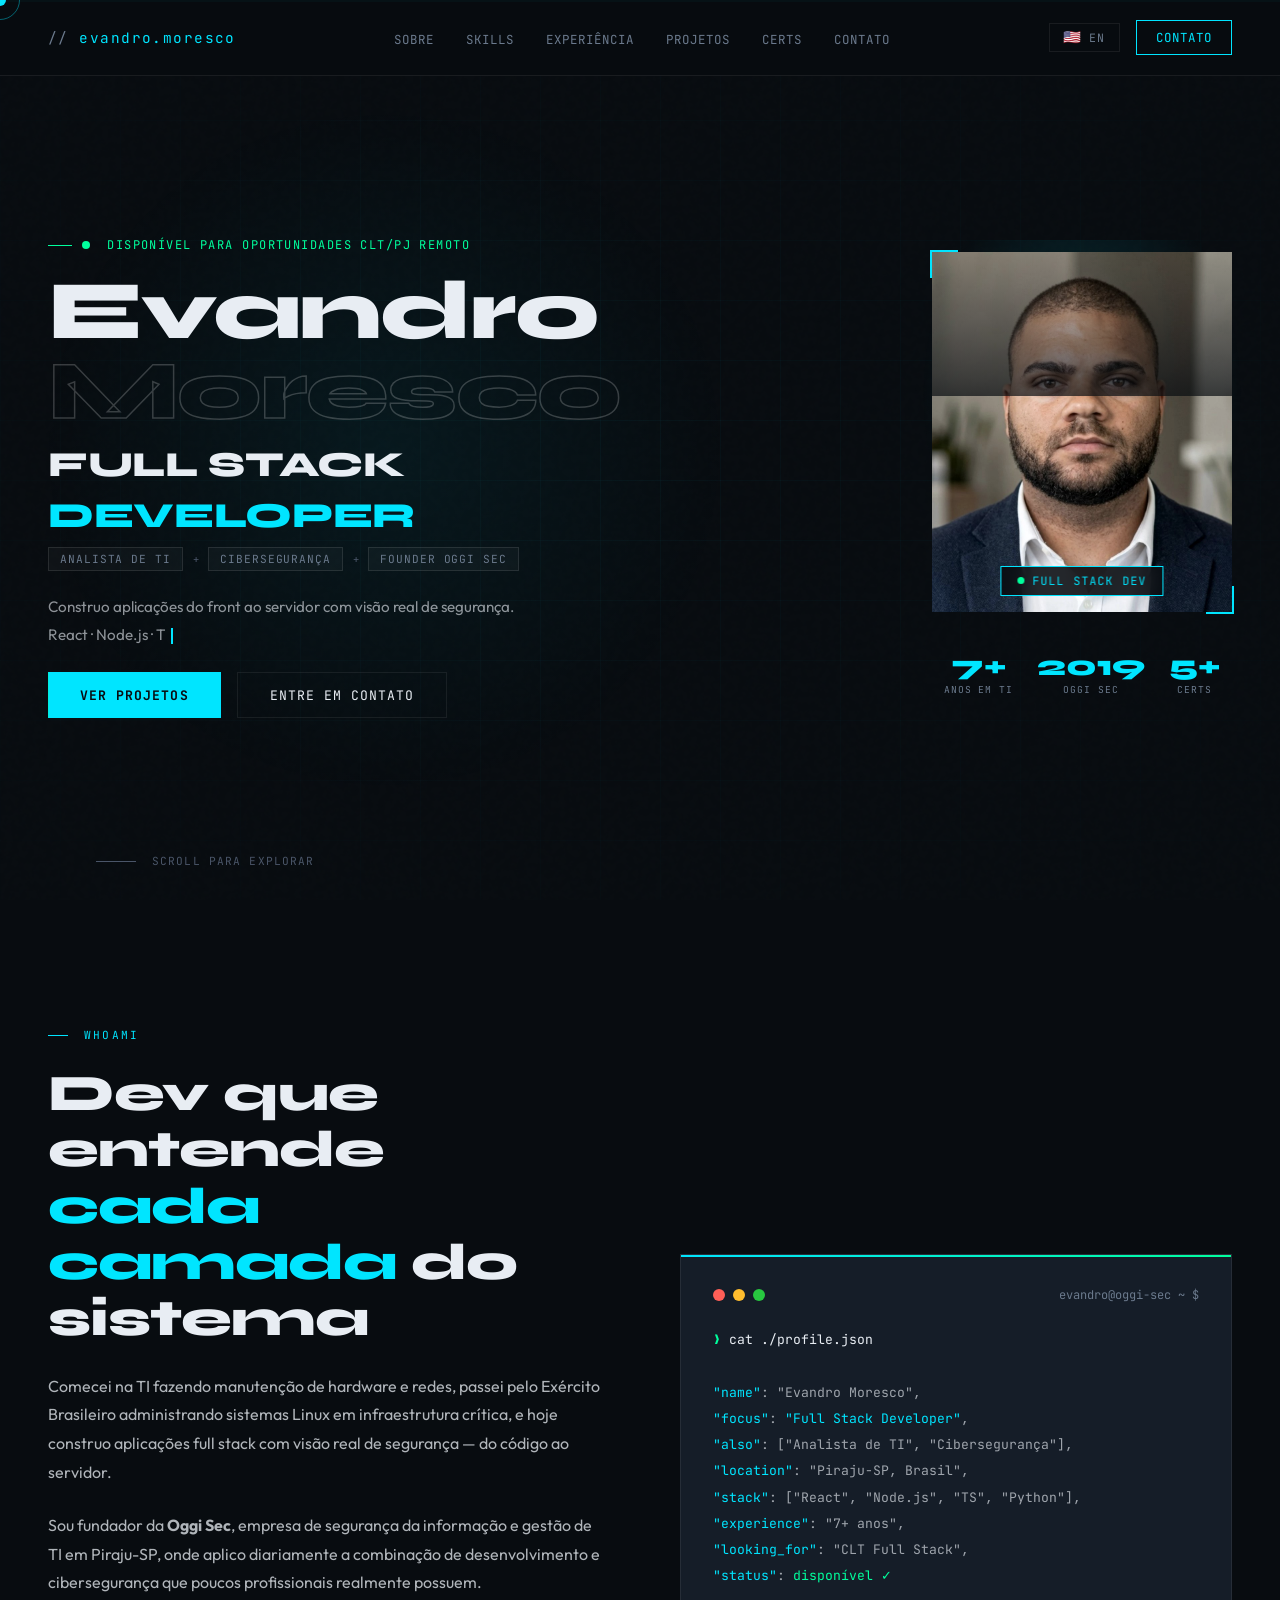
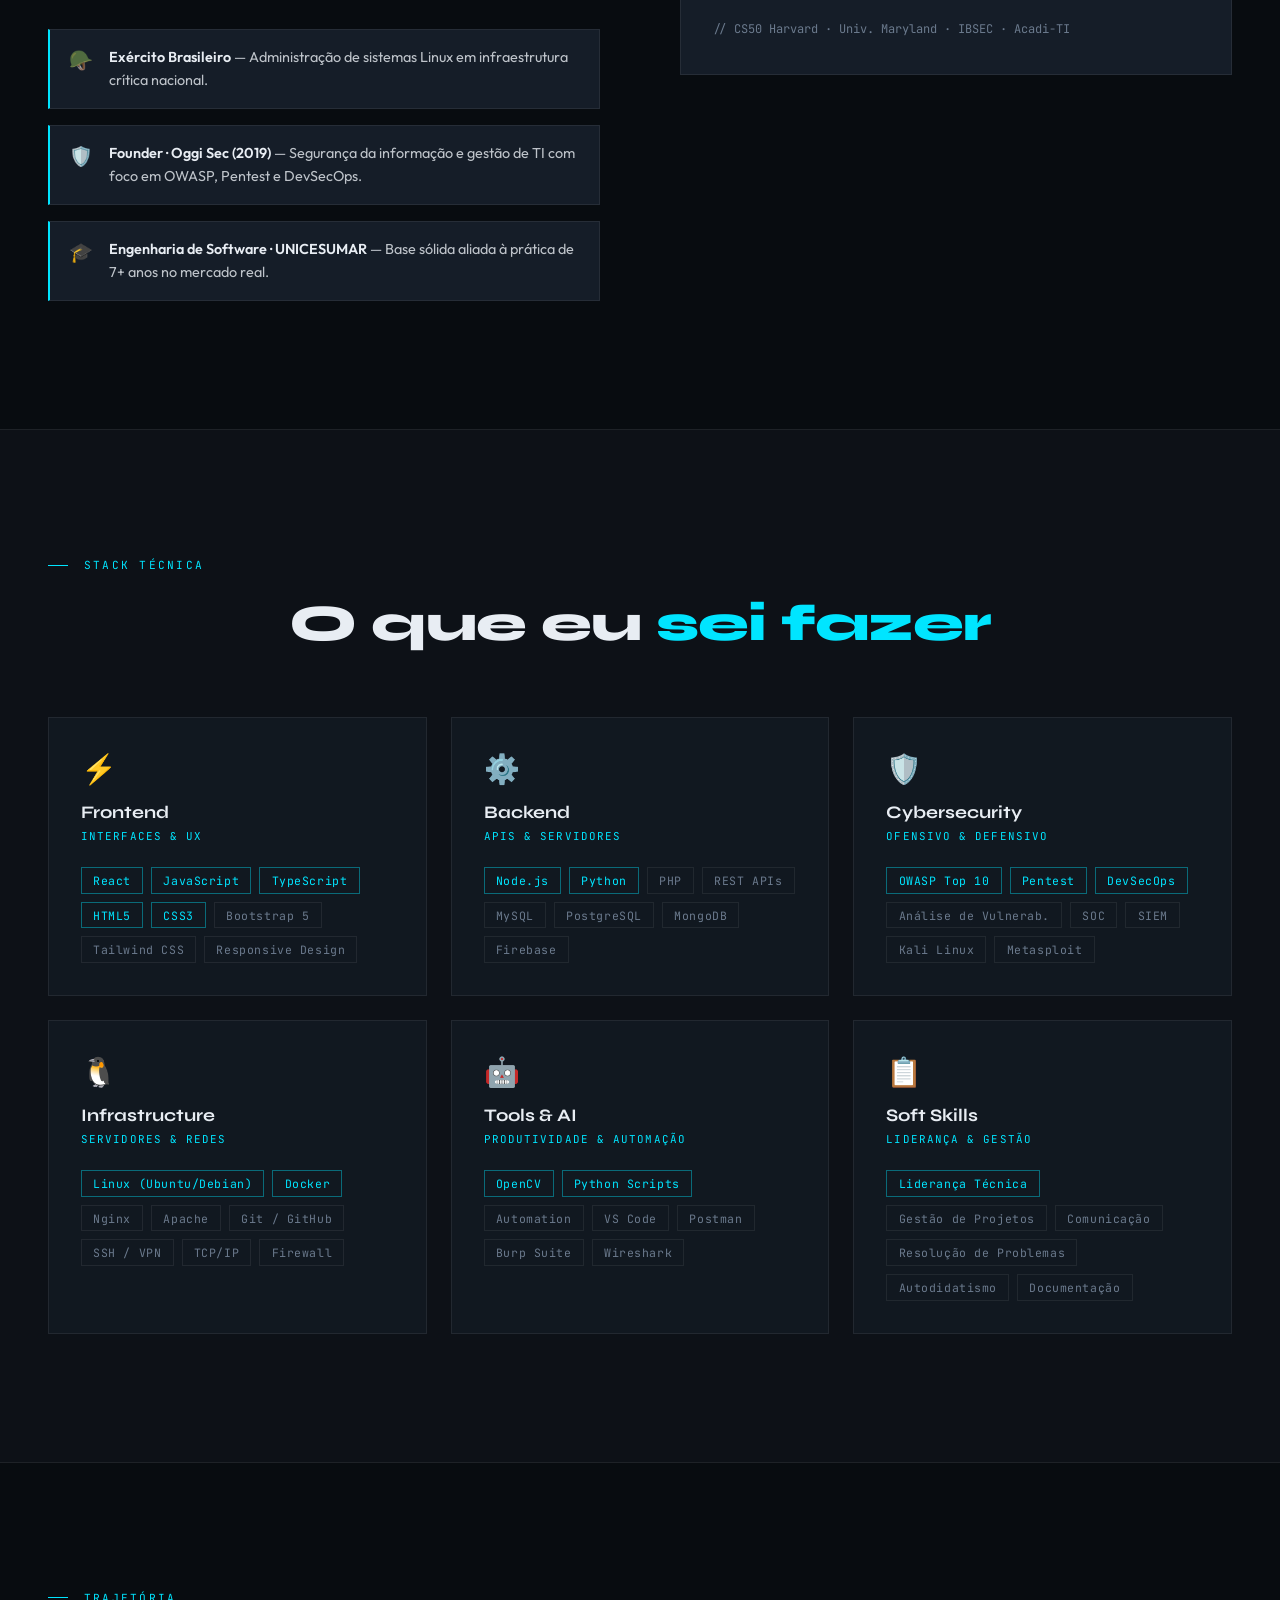
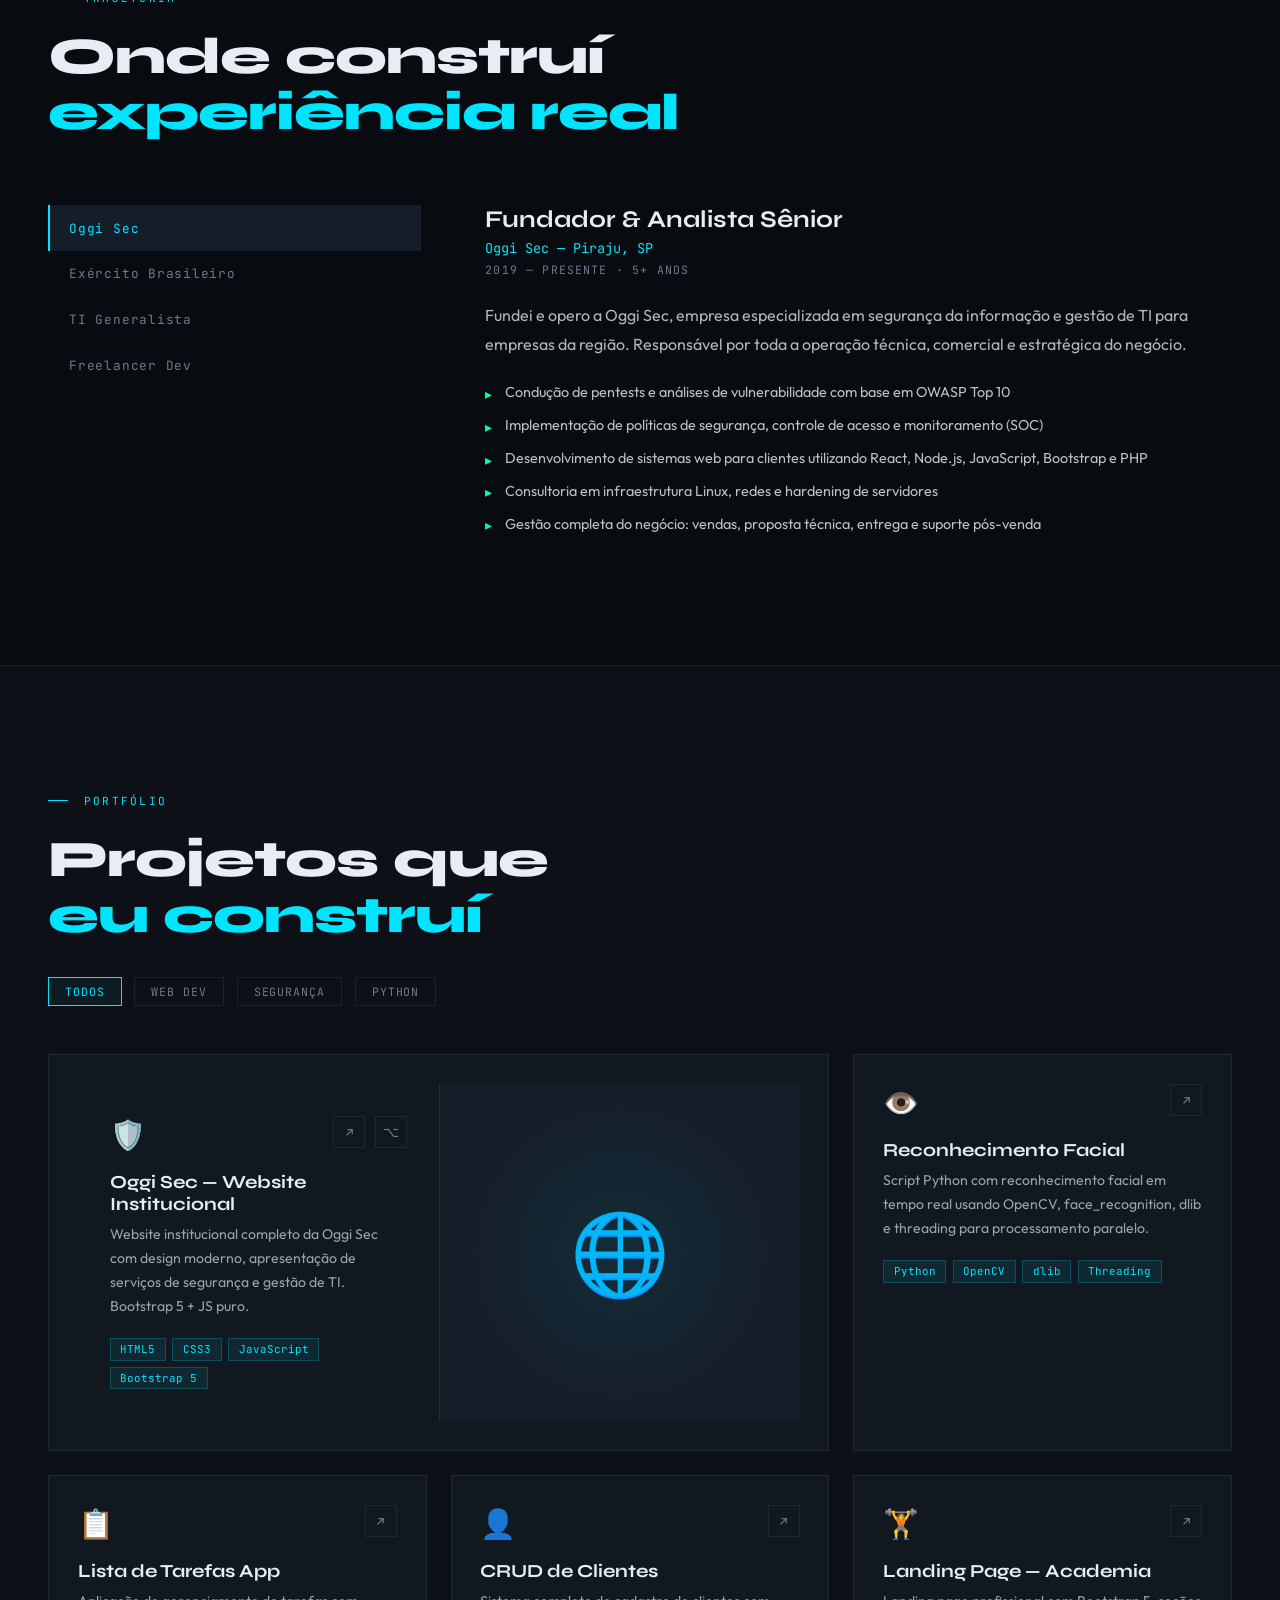
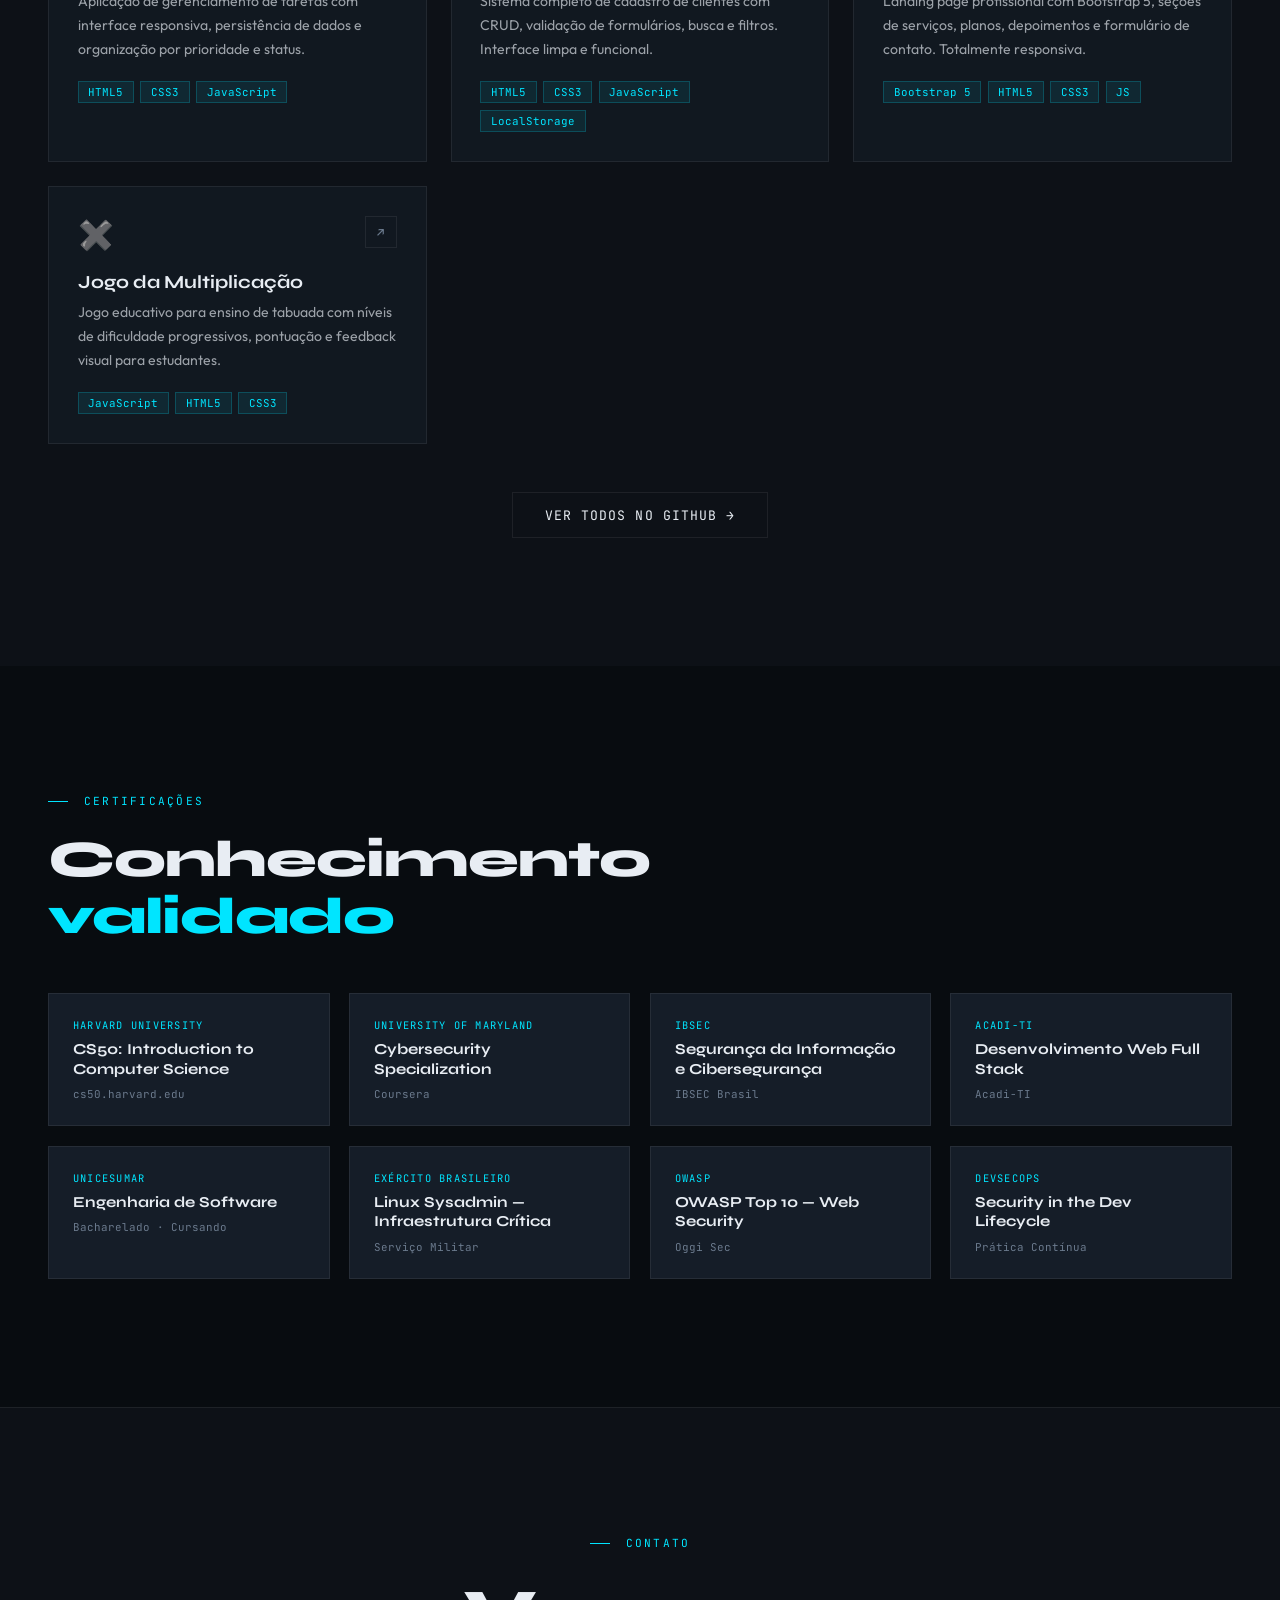
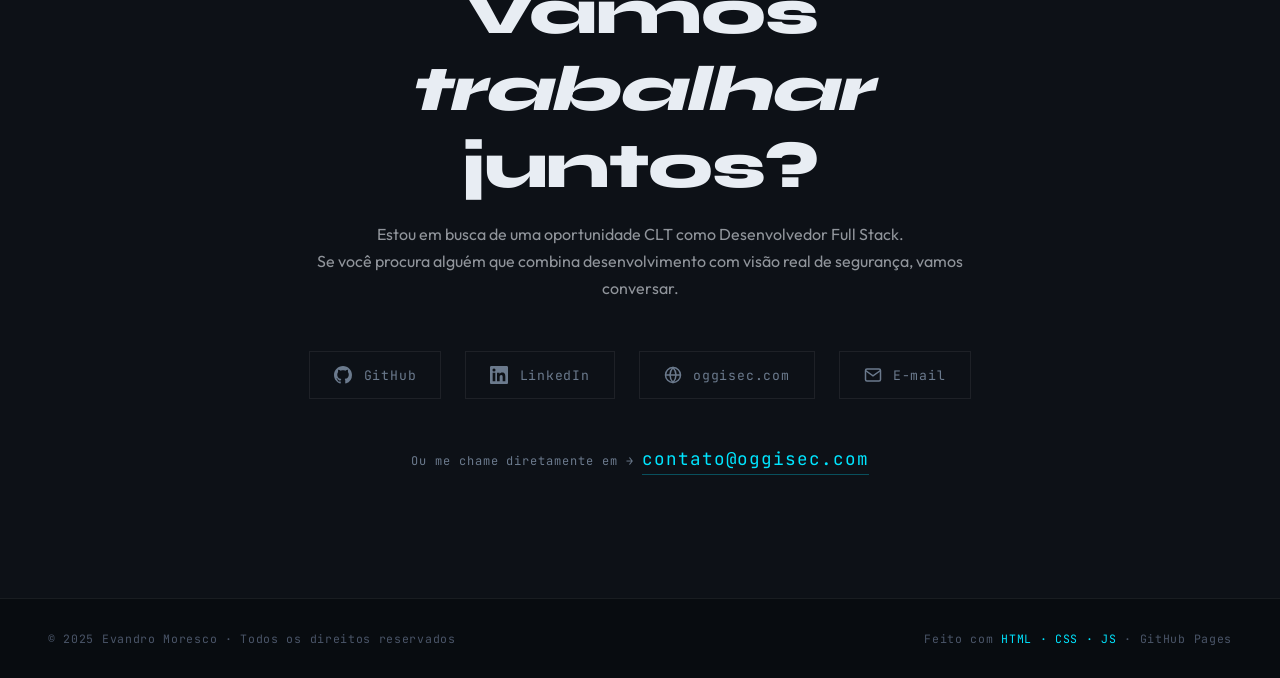
==== index.html @ f9be9ba0 "Add files via upload" ====
<!DOCTYPE html>
<html lang="pt-BR">
<head>
  <meta charset="UTF-8" />
  <meta name="viewport" content="width=device-width, initial-scale=1.0" />
  <title>Evandro Moresco — Full Stack Developer</title>
  <link rel="preconnect" href="https://fonts.googleapis.com">
  <link rel="preconnect" href="https://fonts.gstatic.com" crossorigin>
  <link href="https://fonts.googleapis.com/css2?family=Syne:wght@400;500;600;700;800&family=JetBrains+Mono:wght@300;400;500;700&family=Outfit:wght@300;400;500;600&display=swap" rel="stylesheet">
  <link rel="stylesheet" href="css/style.css">
</head>
<body>

<div id="cursor"></div>
<div id="cursor-ring"></div>
<div class="scanline"></div>

<!-- NAV -->
<nav>
  <div class="nav-logo"><span>//</span> evandro.moresco</div>
  <ul class="nav-links">
    <li><a href="#about"      data-i18n="nav.about">sobre</a></li>
    <li><a href="#skills"     data-i18n="nav.skills">skills</a></li>
    <li><a href="#experience" data-i18n="nav.experience">experiência</a></li>
    <li><a href="#projects"   data-i18n="nav.projects">projetos</a></li>
    <li><a href="#certs"      data-i18n="nav.certs">certs</a></li>
    <li><a href="#contact"    data-i18n="nav.contact">contato</a></li>
  </ul>
  <div class="nav-right">
    <button class="lang-toggle" id="lang-btn" onclick="toggleLang()" aria-label="Switch language">
      <span class="lang-flag">🇺🇸</span><span class="lang-text">EN</span>
    </button>
    <a href="#contact" class="nav-cta" data-i18n="nav.cta">Contato</a>
  </div>
</nav>

<!-- HERO -->
<section id="hero">
  <div class="hero-grid-bg"></div>
  <div class="hero-glow"></div>

  <div class="hero-content">
    <div class="hero-tag">
      <span class="status-dot"></span>
      <span data-i18n="hero.available">Disponível para oportunidades CLT/PJ remoto</span>
    </div>

    <h1 class="hero-name">
      Evandro<br>
      <span class="line2">Moresco</span>
    </h1>

    <div class="hero-role-primary">
      <span class="role-label" data-i18n="hero.role.fs">Full Stack</span>
      <span class="role-label accent" data-i18n="hero.role.dev">Developer</span>
    </div>

    <div class="hero-role-secondary">
      <span class="role-badge" data-i18n="hero.badge1">Analista de TI</span>
      <span class="role-sep">+</span>
      <span class="role-badge" data-i18n="hero.badge2">Cibersegurança</span>
      <span class="role-sep">+</span>
      <span class="role-badge" data-i18n="hero.badge3">Founder Oggi Sec</span>
    </div>

    <p class="hero-subtitle">
      <span data-i18n="hero.subtitle">Construo aplicações do front ao servidor com visão real de segurança.</span><br>
      <span class="typed-text" id="typed-role">React · Node.js · TypeScript · Python</span>
      <span class="cursor-blink"></span>
    </p>

    <div class="hero-actions">
      <a href="#projects" class="btn-primary"><span data-i18n="hero.btn1">Ver Projetos</span></a>
      <a href="#contact"  class="btn-secondary" data-i18n="hero.btn2">Entre em Contato</a>
    </div>
  </div>

  <!-- PHOTO -->
  <div class="hero-photo-wrap">
    <div class="hero-photo-frame">
      <div class="photo-glow"></div>
      <div class="photo-border-anim"></div>
      <img src="assets/evandro.jpg" alt="Evandro Moresco — Full Stack Developer" class="hero-photo" />
      <div class="photo-overlay"></div>
      <div class="photo-badge">
        <span class="badge-dot"></span>
        <span data-i18n="hero.photo.badge">Full Stack Dev</span>
      </div>
    </div>
    <div class="hero-stats-col">
      <div class="stat">
        <div class="stat-num">7+</div>
        <div class="stat-label" data-i18n="hero.stat1.label">Anos em TI</div>
      </div>
      <div class="stat">
        <div class="stat-num">2019</div>
        <div class="stat-label" data-i18n="hero.stat2.label">Oggi Sec</div>
      </div>
      <div class="stat">
        <div class="stat-num">5+</div>
        <div class="stat-label" data-i18n="hero.stat3.label">Certs</div>
      </div>
    </div>
  </div>

  <div class="hero-scroll">
    <div class="scroll-line"></div>
    <span data-i18n="hero.scroll">Scroll para explorar</span>
  </div>
</section>

<!-- ABOUT -->
<section id="about">
  <div class="reveal">
    <div class="section-label" data-i18n="about.label">whoami</div>
    <h2 class="section-title" data-i18n-html="about.title">Dev que entende<br><em>cada camada</em> do sistema</h2>
    <p class="about-text" data-i18n-html="about.p1">
      Comecei na TI fazendo manutenção de hardware e redes, passei pelo Exército Brasileiro administrando sistemas Linux em infraestrutura crítica, e hoje construo aplicações full stack com visão real de segurança — do código ao servidor.
    </p>
    <p class="about-text" data-i18n-html="about.p2">
      Sou fundador da <strong>Oggi Sec</strong>, empresa de segurança da informação e gestão de TI em Piraju-SP, onde aplico diariamente a combinação de desenvolvimento e cibersegurança que poucos profissionais realmente possuem.
    </p>
    <div class="about-highlights">
      <div class="highlight-item">
        <div class="highlight-icon">🪖</div>
        <div class="highlight-text">
          <strong data-i18n="about.h1.title">Exército Brasileiro</strong> — <span data-i18n="about.h1.text">Administração de sistemas Linux em infraestrutura crítica nacional.</span>
        </div>
      </div>
      <div class="highlight-item">
        <div class="highlight-icon">🛡️</div>
        <div class="highlight-text">
          <strong data-i18n="about.h2.title">Founder · Oggi Sec (2019)</strong> — <span data-i18n="about.h2.text">Segurança da informação e gestão de TI com foco em OWASP, Pentest e DevSecOps.</span>
        </div>
      </div>
      <div class="highlight-item">
        <div class="highlight-icon">🎓</div>
        <div class="highlight-text">
          <strong data-i18n="about.h3.title">Engenharia de Software · UNICESUMAR</strong> — <span data-i18n="about.h3.text">Base sólida aliada à prática de 7+ anos no mercado real.</span>
        </div>
      </div>
    </div>
  </div>

  <div class="about-visual reveal">
    <div class="about-card">
      <div class="terminal-header">
        <div class="terminal-dot"></div>
        <div class="terminal-dot"></div>
        <div class="terminal-dot"></div>
        <div class="terminal-title">evandro@oggi-sec ~ $</div>
      </div>
      <div class="terminal-body">
        <div><span class="t-prompt">❯</span> <span class="t-cmd">cat ./profile.json</span></div>
        <br>
        <div><span class="t-key">"name"</span><span class="t-val">: "Evandro Moresco",</span></div>
        <div><span class="t-key">"focus"</span><span class="t-val">: <span style="color:var(--accent)">"Full Stack Developer"</span>,</span></div>
        <div><span class="t-key">"also"</span><span class="t-val">: ["Analista de TI", "Cibersegurança"],</span></div>
        <div><span class="t-key">"location"</span><span class="t-val">: "Piraju-SP, Brasil",</span></div>
        <div><span class="t-key">"stack"</span><span class="t-val">: ["React", "Node.js", "TS", "Python"],</span></div>
        <div><span class="t-key">"experience"</span><span class="t-val">: "7+ anos",</span></div>
        <div><span class="t-key">"looking_for"</span><span class="t-val">: "<span data-i18n="about.terminal.looking">CLT Full Stack</span>",</span></div>
        <div><span class="t-key">"status"</span><span class="t-val">: <span style="color:var(--accent3)" data-i18n="about.terminal.status">"disponível ✓"</span></span></div>
        <br>
        <div><span class="t-comment">// CS50 Harvard · Univ. Maryland · IBSEC · Acadi-TI</span></div>
      </div>
    </div>
  </div>
</section>

<!-- SKILLS -->
<section id="skills">
  <div class="skills-inner">
    <div class="skills-header reveal">
      <div class="section-label" data-i18n="skills.label">stack técnica</div>
      <h2 class="section-title" data-i18n-html="skills.title">O que eu <em>sei fazer</em></h2>
    </div>
    <div class="skills-grid">

      <div class="skill-category reveal">
        <div class="skill-cat-icon">⚡</div>
        <div class="skill-cat-title">Frontend</div>
        <div class="skill-cat-sub" data-i18n="skills.fe.sub">Interfaces &amp; UX</div>
        <div class="skill-tags">
          <span class="skill-tag hot">React</span>
          <span class="skill-tag hot">JavaScript</span>
          <span class="skill-tag hot">TypeScript</span>
          <span class="skill-tag hot">HTML5</span>
          <span class="skill-tag hot">CSS3</span>
          <span class="skill-tag">Bootstrap 5</span>
          <span class="skill-tag">Tailwind CSS</span>
          <span class="skill-tag">Responsive Design</span>
        </div>
      </div>

      <div class="skill-category reveal">
        <div class="skill-cat-icon">⚙️</div>
        <div class="skill-cat-title">Backend</div>
        <div class="skill-cat-sub" data-i18n="skills.be.sub">APIs &amp; Servidores</div>
        <div class="skill-tags">
          <span class="skill-tag hot">Node.js</span>
          <span class="skill-tag hot">Python</span>
          <span class="skill-tag">PHP</span>
          <span class="skill-tag">REST APIs</span>
          <span class="skill-tag">MySQL</span>
          <span class="skill-tag">PostgreSQL</span>
          <span class="skill-tag">MongoDB</span>
          <span class="skill-tag">Firebase</span>
        </div>
      </div>

      <div class="skill-category reveal">
        <div class="skill-cat-icon">🛡️</div>
        <div class="skill-cat-title">Cybersecurity</div>
        <div class="skill-cat-sub" data-i18n="skills.sec.sub">Ofensivo &amp; Defensivo</div>
        <div class="skill-tags">
          <span class="skill-tag hot">OWASP Top 10</span>
          <span class="skill-tag hot">Pentest</span>
          <span class="skill-tag hot">DevSecOps</span>
          <span class="skill-tag">Análise de Vulnerab.</span>
          <span class="skill-tag">SOC</span>
          <span class="skill-tag">SIEM</span>
          <span class="skill-tag">Kali Linux</span>
          <span class="skill-tag">Metasploit</span>
        </div>
      </div>

      <div class="skill-category reveal">
        <div class="skill-cat-icon">🐧</div>
        <div class="skill-cat-title">Infrastructure</div>
        <div class="skill-cat-sub" data-i18n="skills.inf.sub">Servidores &amp; Redes</div>
        <div class="skill-tags">
          <span class="skill-tag hot">Linux (Ubuntu/Debian)</span>
          <span class="skill-tag hot">Docker</span>
          <span class="skill-tag">Nginx</span>
          <span class="skill-tag">Apache</span>
          <span class="skill-tag">Git / GitHub</span>
          <span class="skill-tag">SSH / VPN</span>
          <span class="skill-tag">TCP/IP</span>
          <span class="skill-tag">Firewall</span>
        </div>
      </div>

      <div class="skill-category reveal">
        <div class="skill-cat-icon">🤖</div>
        <div class="skill-cat-title">Tools &amp; AI</div>
        <div class="skill-cat-sub" data-i18n="skills.ai.sub">Produtividade &amp; Automação</div>
        <div class="skill-tags">
          <span class="skill-tag hot">OpenCV</span>
          <span class="skill-tag hot">Python Scripts</span>
          <span class="skill-tag">Automation</span>
          <span class="skill-tag">VS Code</span>
          <span class="skill-tag">Postman</span>
          <span class="skill-tag">Burp Suite</span>
          <span class="skill-tag">Wireshark</span>
        </div>
      </div>

      <div class="skill-category reveal">
        <div class="skill-cat-icon">📋</div>
        <div class="skill-cat-title">Soft Skills</div>
        <div class="skill-cat-sub" data-i18n="skills.soft.sub">Liderança &amp; Gestão</div>
        <div class="skill-tags">
          <span class="skill-tag hot" data-i18n="skills.soft.t1">Liderança Técnica</span>
          <span class="skill-tag" data-i18n="skills.soft.t2">Gestão de Projetos</span>
          <span class="skill-tag" data-i18n="skills.soft.t3">Comunicação</span>
          <span class="skill-tag" data-i18n="skills.soft.t4">Resolução de Problemas</span>
          <span class="skill-tag" data-i18n="skills.soft.t5">Autodidatismo</span>
          <span class="skill-tag" data-i18n="skills.soft.t6">Documentação</span>
        </div>
      </div>

    </div>
  </div>
</section>

<!-- EXPERIENCE -->
<section id="experience">
  <div class="reveal">
    <div class="section-label" data-i18n="exp.label">trajetória</div>
    <h2 class="section-title" data-i18n-html="exp.title">Onde construí<br><em>experiência real</em></h2>
  </div>
  <div class="exp-layout">
    <div class="exp-nav">
      <div class="exp-nav-item active" onclick="showExp(0,this)" data-i18n="exp.tab0">Oggi Sec</div>
      <div class="exp-nav-item" onclick="showExp(1,this)" data-i18n="exp.tab1">Exército Brasileiro</div>
      <div class="exp-nav-item" onclick="showExp(2,this)" data-i18n="exp.tab2">TI Generalista</div>
      <div class="exp-nav-item" onclick="showExp(3,this)" data-i18n="exp.tab3">Freelancer Dev</div>
    </div>
    <div class="exp-entries">

      <div class="exp-entry active">
        <div class="exp-role"    data-i18n="exp.0.role">Fundador &amp; Analista Sênior</div>
        <div class="exp-company" data-i18n="exp.0.company">Oggi Sec — Piraju, SP</div>
        <div class="exp-period"  data-i18n="exp.0.period">2019 — Presente · 5+ anos</div>
        <p class="exp-desc"      data-i18n="exp.0.desc">Fundei e opero a Oggi Sec…</p>
        <div class="exp-achievements">
          <div class="exp-ach" data-i18n="exp.0.a1">Condução de pentests e análises de vulnerabilidade com base em OWASP Top 10</div>
          <div class="exp-ach" data-i18n="exp.0.a2">Implementação de políticas de segurança, controle de acesso e monitoramento (SOC)</div>
          <div class="exp-ach" data-i18n="exp.0.a3">Desenvolvimento de sistemas web para clientes utilizando React, Node.js, JavaScript, Bootstrap e PHP</div>
          <div class="exp-ach" data-i18n="exp.0.a4">Consultoria em infraestrutura Linux, redes e hardening de servidores</div>
          <div class="exp-ach" data-i18n="exp.0.a5">Gestão completa do negócio: vendas, proposta técnica, entrega e suporte pós-venda</div>
        </div>
      </div>

      <div class="exp-entry">
        <div class="exp-role"    data-i18n="exp.1.role">Administrador de Sistemas Linux</div>
        <div class="exp-company" data-i18n="exp.1.company">Exército Brasileiro</div>
        <div class="exp-period"  data-i18n="exp.1.period">Serviço Militar · Infraestrutura Crítica</div>
        <p class="exp-desc"      data-i18n="exp.1.desc">Responsável pela administração…</p>
        <div class="exp-achievements">
          <div class="exp-ach" data-i18n="exp.1.a1">Administração e manutenção de servidores Linux (Debian/Ubuntu) em infraestrutura crítica</div>
          <div class="exp-ach" data-i18n="exp.1.a2">Gerenciamento de backups, atualizações e patches de segurança em ambiente controlado</div>
          <div class="exp-ach" data-i18n="exp.1.a3">Configuração de redes, firewalls e protocolos de acesso seguro (SSH, VPN)</div>
          <div class="exp-ach" data-i18n="exp.1.a4">Trabalho sob pressão em contextos de missão crítica com zero margem para erros</div>
        </div>
      </div>

      <div class="exp-entry">
        <div class="exp-role"    data-i18n="exp.2.role">Analista de TI &amp; Suporte N2/N3</div>
        <div class="exp-company" data-i18n="exp.2.company">Atuação como Técnico Generalista</div>
        <div class="exp-period"  data-i18n="exp.2.period">2017 — 2019 · 2+ anos</div>
        <p class="exp-desc"      data-i18n="exp.2.desc">Início de carreira com base sólida…</p>
        <div class="exp-achievements">
          <div class="exp-ach" data-i18n="exp.2.a1">Manutenção e configuração de redes LAN/WAN, switches, roteadores e pontos de acesso</div>
          <div class="exp-ach" data-i18n="exp.2.a2">Suporte técnico N2/N3 para estações Windows e servidores Linux</div>
          <div class="exp-ach" data-i18n="exp.2.a3">Implantação e configuração de sistemas ERP para PMEs</div>
          <div class="exp-ach" data-i18n="exp.2.a4">Montagem, manutenção preventiva e corretiva de equipamentos de TI</div>
        </div>
      </div>

      <div class="exp-entry">
        <div class="exp-role"    data-i18n="exp.3.role">Desenvolvedor Freelancer</div>
        <div class="exp-company" data-i18n="exp.3.company">Projetos Independentes · Remote</div>
        <div class="exp-period"  data-i18n="exp.3.period">2021 — Presente · Projetos variados</div>
        <p class="exp-desc"      data-i18n="exp.3.desc">Desenvolvimento de sistemas e landing pages…</p>
        <div class="exp-achievements">
          <div class="exp-ach" data-i18n="exp.3.a1">Criação de sistemas CRUD completos com cadastro de clientes, tarefas e gestão de dados</div>
          <div class="exp-ach" data-i18n="exp.3.a2">Desenvolvimento de landing pages responsivas com Bootstrap 5 e CSS avançado</div>
          <div class="exp-ach" data-i18n="exp.3.a3">Scripts Python para automação e reconhecimento facial com OpenCV</div>
          <div class="exp-ach" data-i18n="exp.3.a4">Projetos open source publicados no GitHub com documentação profissional</div>
        </div>
      </div>

    </div>
  </div>
</section>

<!-- PROJECTS -->
<section id="projects">
  <div class="projects-inner">
    <div class="projects-header reveal">
      <div class="section-label" data-i18n="proj.label">portfólio</div>
      <h2 class="section-title" data-i18n-html="proj.title">Projetos que<br><em>eu construí</em></h2>
      <div class="projects-filter">
        <button class="filter-btn active" onclick="filterProjects('all',this)"      data-i18n="proj.filter.all">Todos</button>
        <button class="filter-btn"        onclick="filterProjects('web',this)"      data-i18n="proj.filter.web">Web Dev</button>
        <button class="filter-btn"        onclick="filterProjects('security',this)" data-i18n="proj.filter.security">Segurança</button>
        <button class="filter-btn"        onclick="filterProjects('python',this)"   data-i18n="proj.filter.python">Python</button>
      </div>
    </div>

    <div class="projects-grid" id="projects-grid">

      <div class="project-card project-featured" data-cat="web">
        <div class="project-body" style="padding:2rem">
          <div class="project-top">
            <div class="project-icon">🛡️</div>
            <div class="project-links">
              <a href="https://oggisec.com" target="_blank" class="project-link" title="Live">↗</a>
              <a href="https://github.com/EvandroMoresco" target="_blank" class="project-link" title="GitHub">⌥</a>
            </div>
          </div>
          <div class="project-title" data-i18n="proj.0.title">Oggi Sec — Website Institucional</div>
          <div class="project-desc"  data-i18n="proj.0.desc">Website institucional completo da Oggi Sec…</div>
          <div class="project-stack">
            <span class="project-tech">HTML5</span>
            <span class="project-tech">CSS3</span>
            <span class="project-tech">JavaScript</span>
            <span class="project-tech">Bootstrap 5</span>
          </div>
        </div>
        <div class="project-featured-visual">🌐</div>
      </div>

      <div class="project-card" data-cat="python">
        <div class="project-top">
          <div class="project-icon">👁️</div>
          <div class="project-links">
            <a href="https://github.com/EvandroMoresco" target="_blank" class="project-link">↗</a>
          </div>
        </div>
        <div class="project-title" data-i18n="proj.1.title">Reconhecimento Facial</div>
        <div class="project-desc"  data-i18n="proj.1.desc">Script Python com reconhecimento facial em tempo real…</div>
        <div class="project-stack">
          <span class="project-tech">Python</span>
          <span class="project-tech">OpenCV</span>
          <span class="project-tech">dlib</span>
          <span class="project-tech">Threading</span>
        </div>
      </div>

      <div class="project-card" data-cat="web">
        <div class="project-top">
          <div class="project-icon">📋</div>
          <div class="project-links">
            <a href="https://github.com/EvandroMoresco" target="_blank" class="project-link">↗</a>
          </div>
        </div>
        <div class="project-title" data-i18n="proj.2.title">Lista de Tarefas App</div>
        <div class="project-desc"  data-i18n="proj.2.desc">Aplicação de gerenciamento de tarefas…</div>
        <div class="project-stack">
          <span class="project-tech">HTML5</span>
          <span class="project-tech">CSS3</span>
          <span class="project-tech">JavaScript</span>
        </div>
      </div>

      <div class="project-card" data-cat="web">
        <div class="project-top">
          <div class="project-icon">👤</div>
          <div class="project-links">
            <a href="https://github.com/EvandroMoresco" target="_blank" class="project-link">↗</a>
          </div>
        </div>
        <div class="project-title" data-i18n="proj.3.title">CRUD de Clientes</div>
        <div class="project-desc"  data-i18n="proj.3.desc">Sistema completo de cadastro de clientes…</div>
        <div class="project-stack">
          <span class="project-tech">HTML5</span>
          <span class="project-tech">CSS3</span>
          <span class="project-tech">JavaScript</span>
          <span class="project-tech">LocalStorage</span>
        </div>
      </div>

      <div class="project-card" data-cat="web">
        <div class="project-top">
          <div class="project-icon">🏋️</div>
          <div class="project-links">
            <a href="https://github.com/EvandroMoresco" target="_blank" class="project-link">↗</a>
          </div>
        </div>
        <div class="project-title" data-i18n="proj.4.title">Landing Page — Academia</div>
        <div class="project-desc"  data-i18n="proj.4.desc">Landing page profissional com Bootstrap 5…</div>
        <div class="project-stack">
          <span class="project-tech">Bootstrap 5</span>
          <span class="project-tech">HTML5</span>
          <span class="project-tech">CSS3</span>
          <span class="project-tech">JS</span>
        </div>
      </div>

      <div class="project-card" data-cat="web">
        <div class="project-top">
          <div class="project-icon">✖️</div>
          <div class="project-links">
            <a href="https://github.com/EvandroMoresco" target="_blank" class="project-link">↗</a>
          </div>
        </div>
        <div class="project-title" data-i18n="proj.5.title">Jogo da Multiplicação</div>
        <div class="project-desc"  data-i18n="proj.5.desc">Jogo educativo para ensino de tabuada…</div>
        <div class="project-stack">
          <span class="project-tech">JavaScript</span>
          <span class="project-tech">HTML5</span>
          <span class="project-tech">CSS3</span>
        </div>
      </div>

    </div>

    <div style="text-align:center;margin-top:3rem" class="reveal">
      <a href="https://github.com/EvandroMoresco" target="_blank" class="btn-secondary" data-i18n="proj.github">
        Ver todos no GitHub →
      </a>
    </div>
  </div>
</section>

<!-- CERTS -->
<section id="certs">
  <div class="reveal">
    <div class="section-label" data-i18n="certs.label">certificações</div>
    <h2 class="section-title" data-i18n-html="certs.title">Conhecimento<br><em>validado</em></h2>
  </div>
  <div class="certs-grid">
    <div class="cert-card reveal">
      <div class="cert-issuer">Harvard University</div>
      <div class="cert-name">CS50: Introduction to Computer Science</div>
      <div class="cert-year">cs50.harvard.edu</div>
    </div>
    <div class="cert-card reveal">
      <div class="cert-issuer">University of Maryland</div>
      <div class="cert-name">Cybersecurity Specialization</div>
      <div class="cert-year">Coursera</div>
    </div>
    <div class="cert-card reveal">
      <div class="cert-issuer">IBSEC</div>
      <div class="cert-name">Segurança da Informação e Cibersegurança</div>
      <div class="cert-year">IBSEC Brasil</div>
    </div>
    <div class="cert-card reveal">
      <div class="cert-issuer">Acadi-TI</div>
      <div class="cert-name">Desenvolvimento Web Full Stack</div>
      <div class="cert-year">Acadi-TI</div>
    </div>
    <div class="cert-card reveal">
      <div class="cert-issuer">UNICESUMAR</div>
      <div class="cert-name">Engenharia de Software</div>
      <div class="cert-year">Bacharelado · Cursando</div>
    </div>
    <div class="cert-card reveal">
      <div class="cert-issuer">Exército Brasileiro</div>
      <div class="cert-name">Linux Sysadmin — Infraestrutura Crítica</div>
      <div class="cert-year">Serviço Militar</div>
    </div>
    <div class="cert-card reveal">
      <div class="cert-issuer">OWASP</div>
      <div class="cert-name">OWASP Top 10 — Web Security</div>
      <div class="cert-year">Oggi Sec</div>
    </div>
    <div class="cert-card reveal">
      <div class="cert-issuer">DevSecOps</div>
      <div class="cert-name">Security in the Dev Lifecycle</div>
      <div class="cert-year">Prática Contínua</div>
    </div>
  </div>
</section>

<!-- CONTACT -->
<section id="contact">
  <div class="contact-inner reveal">
    <div class="section-label" style="justify-content:center" data-i18n="contact.label">contato</div>
    <h2 class="contact-title" data-i18n-html="contact.title">Vamos <em>trabalhar</em><br>juntos?</h2>
    <p class="contact-subtitle" data-i18n-html="contact.subtitle">
      Estou em busca de uma oportunidade CLT como Desenvolvedor Full Stack.<br>
      Se você procura alguém que combina desenvolvimento com visão real de segurança, vamos conversar.
    </p>
    <div class="contact-links">
      <a href="https://github.com/EvandroMoresco" target="_blank" class="contact-link">
        <svg viewBox="0 0 24 24" fill="currentColor"><path d="M12 0C5.37 0 0 5.37 0 12c0 5.31 3.435 9.795 8.205 11.385.6.105.825-.255.825-.57 0-.285-.015-1.23-.015-2.235-3.015.555-3.795-.735-4.035-1.41-.135-.345-.72-1.41-1.23-1.695-.42-.225-1.02-.78-.015-.795.945-.015 1.62.87 1.845 1.23 1.08 1.815 2.805 1.305 3.495.99.105-.78.42-1.305.765-1.605-2.67-.3-5.46-1.335-5.46-5.925 0-1.305.465-2.385 1.23-3.225-.12-.3-.54-1.53.12-3.18 0 0 1.005-.315 3.3 1.23.96-.27 1.98-.405 3-.405s2.04.135 3 .405c2.295-1.56 3.3-1.23 3.3-1.23.66 1.65.24 2.88.12 3.18.765.84 1.23 1.905 1.23 3.225 0 4.605-2.805 5.625-5.475 5.925.435.375.81 1.095.81 2.22 0 1.605-.015 2.895-.015 3.3 0 .315.225.69.825.57A12.02 12.02 0 0024 12c0-6.63-5.37-12-12-12z"/></svg>
        GitHub
      </a>
      <a href="https://linkedin.com/in/evandro-moresco" target="_blank" class="contact-link">
        <svg viewBox="0 0 24 24" fill="currentColor"><path d="M20.447 20.452h-3.554v-5.569c0-1.328-.027-3.037-1.852-3.037-1.853 0-2.136 1.445-2.136 2.939v5.667H9.351V9h3.414v1.561h.046c.477-.9 1.637-1.85 3.37-1.85 3.601 0 4.267 2.37 4.267 5.455v6.286zM5.337 7.433a2.062 2.062 0 01-2.063-2.065 2.064 2.064 0 112.063 2.065zm1.782 13.019H3.555V9h3.564v11.452zM22.225 0H1.771C.792 0 0 .774 0 1.729v20.542C0 23.227.792 24 1.771 24h20.451C23.2 24 24 23.227 24 22.271V1.729C24 .774 23.2 0 22.222 0h.003z"/></svg>
        LinkedIn
      </a>
      <a href="https://oggisec.com" target="_blank" class="contact-link">
        <svg viewBox="0 0 24 24" fill="none" stroke="currentColor" stroke-width="2"><circle cx="12" cy="12" r="10"/><line x1="2" y1="12" x2="22" y2="12"/><path d="M12 2a15.3 15.3 0 014 10 15.3 15.3 0 01-4 10 15.3 15.3 0 01-4-10 15.3 15.3 0 014-10z"/></svg>
        oggisec.com
      </a>
      <a href="mailto:contato@oggisec.com" class="contact-link">
        <svg viewBox="0 0 24 24" fill="none" stroke="currentColor" stroke-width="2"><path d="M4 4h16c1.1 0 2 .9 2 2v12c0 1.1-.9 2-2 2H4c-1.1 0-2-.9-2-2V6c0-1.1.9-2 2-2z"/><polyline points="22,6 12,13 2,6"/></svg>
        E-mail
      </a>
    </div>
    <p style="font-family:var(--font-mono);font-size:0.75rem;color:var(--muted);letter-spacing:0.08em;">
      <span data-i18n="contact.or">Ou me chame diretamente em →</span>
      <a href="mailto:contato@oggisec.com" class="contact-email">contato@oggisec.com</a>
    </p>
  </div>
</section>

<!-- FOOTER -->
<footer>
  <div class="footer-copy"  data-i18n="footer.copy">© 2025 Evandro Moresco · Todos os direitos reservados</div>
  <div class="footer-built" data-i18n-html="footer.built">Feito com <span>HTML · CSS · JS</span> · GitHub Pages</div>
</footer>

<script src="js/i18n.js"></script>
<script src="js/main.js"></script>
</body>
</html>
---- css/style.css ----
/* ════════════════════════════════════════════════
   Evandro Moresco — Portfolio
   css/style.css
   ════════════════════════════════════════════════ */

/* ── TOKENS ── */
:root {
  --bg: #080c10;
  --bg2: #0d1117;
  --bg3: #111820;
  --surface: #151d28;
  --border: rgba(255,255,255,0.07);
  --accent: #00e5ff;
  --accent2: #00b4cc;
  --accent3: #00ff9d;
  --red: #ff4757;
  --text: #e8edf3;
  --muted: #6b7a8d;
  --muted2: #4a5568;
  --font-display: 'Syne', sans-serif;
  --font-mono: 'JetBrains Mono', monospace;
  --font-body: 'Outfit', sans-serif;
}

/* ── RESET ── */
*, *::before, *::after { box-sizing: border-box; margin: 0; padding: 0; }
html { scroll-behavior: smooth; }
body {
  background: var(--bg);
  color: var(--text);
  font-family: var(--font-body);
  overflow-x: hidden;
  cursor: none;
}

/* ── CUSTOM CURSOR ── */
#cursor {
  width: 12px; height: 12px;
  background: var(--accent);
  border-radius: 50%;
  position: fixed; top: 0; left: 0;
  pointer-events: none;
  z-index: 9999;
  transform: translate(-50%, -50%);
  transition: transform 0.1s, width 0.2s, height 0.2s, background 0.2s;
  mix-blend-mode: screen;
}
#cursor-ring {
  width: 40px; height: 40px;
  border: 1.5px solid rgba(0,229,255,0.4);
  border-radius: 50%;
  position: fixed; top: 0; left: 0;
  pointer-events: none;
  z-index: 9998;
  transform: translate(-50%, -50%);
  transition: transform 0.15s ease-out, width 0.25s, height 0.25s, border-color 0.2s;
}
body:has(a:hover) #cursor,
body:has(button:hover) #cursor { width: 20px; height: 20px; }
body:has(a:hover) #cursor-ring,
body:has(button:hover) #cursor-ring { width: 60px; height: 60px; border-color: rgba(0,255,157,0.5); }

/* ── NOISE OVERLAY ── */
body::before {
  content: '';
  position: fixed; inset: 0;
  background-image: url("data:image/svg+xml,%3Csvg viewBox='0 0 200 200' xmlns='http://www.w3.org/2000/svg'%3E%3Cfilter id='n'%3E%3CfeTurbulence type='fractalNoise' baseFrequency='0.65' numOctaves='3' stitchTiles='stitch'/%3E%3C/filter%3E%3Crect width='100%25' height='100%25' filter='url(%23n)' opacity='0.03'/%3E%3C/svg%3E");
  pointer-events: none;
  z-index: 0;
  opacity: 0.4;
}

/* ── SCANLINE ── */
.scanline { position: fixed; inset: 0; pointer-events: none; z-index: 999; overflow: hidden; }
.scanline::after {
  content: '';
  position: absolute;
  left: 0; right: 0; height: 2px;
  background: rgba(0,229,255,0.03);
  animation: scanline 8s linear infinite;
}

/* ── STATUS DOT ── */
.status-dot {
  display: inline-block;
  width: 8px; height: 8px;
  border-radius: 50%;
  background: var(--accent3);
  margin-right: 0.5rem;
  animation: pulse 2s infinite;
}

/* ── NAV ── */
nav {
  position: fixed; top: 0; left: 0; right: 0;
  z-index: 100;
  padding: 1.25rem 3rem;
  display: flex; align-items: center; justify-content: space-between;
  background: rgba(8,12,16,0.8);
  backdrop-filter: blur(20px);
  border-bottom: 1px solid var(--border);
  transition: padding 0.3s;
}
.nav-logo { font-family: var(--font-mono); font-size: 0.9rem; color: var(--accent); letter-spacing: 0.1em; }
.nav-logo span { color: var(--muted); }
.nav-links { display: flex; gap: 2rem; list-style: none; }
.nav-links a {
  font-family: var(--font-mono); font-size: 0.78rem; color: var(--muted);
  text-decoration: none; letter-spacing: 0.08em; text-transform: uppercase;
  transition: color 0.2s; position: relative;
}
.nav-links a::after {
  content: ''; position: absolute; bottom: -4px; left: 0;
  width: 0; height: 1px; background: var(--accent); transition: width 0.3s;
}
.nav-links a:hover { color: var(--accent); }
.nav-links a:hover::after { width: 100%; }
.nav-cta {
  font-family: var(--font-mono); font-size: 0.78rem; color: var(--accent);
  border: 1px solid var(--accent); padding: 0.5rem 1.2rem; text-decoration: none;
  letter-spacing: 0.08em; text-transform: uppercase; transition: all 0.25s;
}
.nav-cta:hover { background: var(--accent); color: var(--bg); }
.nav-burger { display: none; }

/* ── HERO ── */
#hero {
  min-height: 100vh;
  display: flex;
  align-items: center;
  padding: 7rem 3rem 4rem;
  position: relative;
  overflow: hidden;
}
.hero-grid-bg {
  position: absolute; inset: 0;
  background-image:
    linear-gradient(rgba(0,229,255,0.03) 1px, transparent 1px),
    linear-gradient(90deg, rgba(0,229,255,0.03) 1px, transparent 1px);
  background-size: 60px 60px;
  mask-image: radial-gradient(ellipse 80% 80% at 50% 50%, black, transparent);
}
.hero-glow {
  position: absolute;
  width: 700px; height: 700px;
  background: radial-gradient(circle, rgba(0,229,255,0.06) 0%, transparent 70%);
  top: 50%; left: 30%;
  transform: translate(-50%, -50%);
  pointer-events: none;
}

/* Two-column layout */
.hero-layout {
  position: relative; z-index: 1;
  width: 100%;
  max-width: 1400px;
  margin: 0 auto;
  display: grid;
  grid-template-columns: 1fr auto;
  gap: 5rem;
  align-items: center;
}

.hero-content { max-width: 640px; }

.hero-tag {
  display: inline-flex; align-items: center; gap: 0.6rem;
  font-family: var(--font-mono);
  font-size: 0.75rem;
  color: var(--accent3);
  letter-spacing: 0.12em;
  text-transform: uppercase;
  margin-bottom: 1.2rem;
  opacity: 0;
  animation: fadeUp 0.8s 0.2s forwards;
}
.hero-tag::before { content: ''; width: 24px; height: 1px; background: var(--accent3); }

/* Primary role — big emphasis */
.hero-role-primary {
  display: flex; align-items: baseline; gap: 0.6rem; flex-wrap: wrap;
  font-family: var(--font-display);
  font-size: clamp(1.1rem, 2vw, 1.4rem);
  font-weight: 700;
  letter-spacing: 0.15em;
  text-transform: uppercase;
  margin-bottom: 0.5rem;
  opacity: 0;
  animation: fadeUp 0.8s 0.3s forwards;
}
.role-label { color: rgba(232,237,243,0.5); }
.role-label.accent { color: var(--accent); }

.hero-name {
  font-family: var(--font-display);
  font-size: clamp(3.2rem, 6.5vw, 6rem);
  font-weight: 800;
  line-height: 0.95;
  letter-spacing: -0.02em;
  color: var(--text);
  margin-bottom: 0.8rem;
  opacity: 0;
  animation: fadeUp 0.8s 0.4s forwards;
}
.hero-name .line2 {
  color: transparent;
  -webkit-text-stroke: 1.5px rgba(255,255,255,0.2);
}

/* Secondary roles — subdued */
.hero-secondary-roles {
  display: flex; align-items: center; gap: 0.6rem; flex-wrap: wrap;
  font-family: var(--font-mono);
  font-size: 0.72rem;
  color: var(--muted);
  letter-spacing: 0.08em;
  margin-bottom: 1.5rem;
  opacity: 0;
  animation: fadeUp 0.8s 0.5s forwards;
}
.secondary-role { color: var(--muted); }
.role-sep { color: var(--muted2); }

.hero-subtitle {
  font-size: 0.95rem;
  color: rgba(232,237,243,0.6);
  line-height: 1.8;
  margin-bottom: 1.5rem;
  opacity: 0;
  animation: fadeUp 0.8s 0.6s forwards;
}
.hero-location { font-family: var(--font-mono); font-size: 0.8rem; color: var(--muted); }

/* Stack chips */
.hero-stack-preview {
  display: flex; gap: 0.5rem; flex-wrap: wrap;
  margin-bottom: 2rem;
  opacity: 0;
  animation: fadeUp 0.8s 0.7s forwards;
}
.stack-chip {
  font-family: var(--font-mono);
  font-size: 0.7rem;
  color: var(--accent);
  border: 1px solid rgba(0,229,255,0.25);
  background: rgba(0,229,255,0.05);
  padding: 0.25rem 0.7rem;
  letter-spacing: 0.06em;
  transition: all 0.2s;
}
.stack-chip:hover { background: rgba(0,229,255,0.12); border-color: var(--accent); }

.hero-actions {
  display: flex; gap: 1rem; flex-wrap: wrap;
  opacity: 0;
  animation: fadeUp 0.8s 0.85s forwards;
}

/* ── PHOTO COLUMN ── */
.hero-photo-wrap {
  display: flex;
  flex-direction: column;
  align-items: center;
  gap: 1.5rem;
  opacity: 0;
  animation: fadeIn 1s 0.6s forwards;
}

.photo-frame {
  position: relative;
  width: 320px;
  height: 380px;
  flex-shrink: 0;
}

/* Rotating accent ring */
.photo-accent-ring {
  position: absolute;
  inset: -12px;
  border-radius: 2px;
  background: conic-gradient(
    from 0deg,
    var(--accent) 0deg 60deg,
    transparent 60deg 180deg,
    var(--accent3) 180deg 240deg,
    transparent 240deg 360deg
  );
  opacity: 0.35;
  animation: ringRotate 8s linear infinite;
  z-index: 0;
}
@keyframes ringRotate { to { transform: rotate(360deg); } }

/* Corner brackets */
.photo-corner {
  position: absolute;
  width: 20px; height: 20px;
  z-index: 3;
}
.photo-corner.tl { top: 0; left: 0; border-top: 2px solid var(--accent); border-left: 2px solid var(--accent); }
.photo-corner.tr { top: 0; right: 0; border-top: 2px solid var(--accent); border-right: 2px solid var(--accent); }
.photo-corner.bl { bottom: 0; left: 0; border-bottom: 2px solid var(--accent); border-left: 2px solid var(--accent); }
.photo-corner.br { bottom: 0; right: 0; border-bottom: 2px solid var(--accent); border-right: 2px solid var(--accent); }

.hero-photo {
  position: relative; z-index: 1;
  width: 100%; height: 100%;
  object-fit: cover;
  object-position: center top;
  display: block;
  filter: grayscale(15%) contrast(1.05);
  transition: filter 0.4s;
}
.photo-frame:hover .hero-photo { filter: grayscale(0%) contrast(1.08); }

/* Cyan overlay tint */
.photo-overlay {
  position: absolute; inset: 0; z-index: 2;
  background: linear-gradient(
    180deg,
    transparent 50%,
    rgba(0,229,255,0.08) 80%,
    rgba(8,12,16,0.5) 100%
  );
  pointer-events: none;
}

/* Badge */
.photo-badge {
  position: absolute;
  bottom: -14px;
  left: 50%;
  transform: translateX(-50%);
  z-index: 4;
  background: var(--bg);
  border: 1px solid var(--accent);
  font-family: var(--font-mono);
  font-size: 0.72rem;
  color: var(--accent);
  letter-spacing: 0.1em;
  text-transform: uppercase;
  padding: 0.35rem 1rem;
  white-space: nowrap;
  display: flex; align-items: center; gap: 0.5rem;
}
.badge-dot {
  width: 7px; height: 7px;
  border-radius: 50%;
  background: var(--accent3);
  animation: pulse 2s infinite;
}

/* Stats row below photo */
.photo-stats {
  display: flex;
  gap: 2rem;
  margin-top: 0.5rem;
}
.photo-stat { text-align: center; }
.photo-stat-num {
  font-family: var(--font-display);
  font-size: 1.6rem;
  font-weight: 800;
  color: var(--accent);
  line-height: 1;
  display: block;
}
.photo-stat-label {
  font-family: var(--font-mono);
  font-size: 0.6rem;
  color: var(--muted);
  letter-spacing: 0.1em;
  text-transform: uppercase;
}

/* Scroll hint */
.hero-scroll {
  position: absolute;
  bottom: 2rem; left: 3rem;
  display: flex; align-items: center; gap: 1rem;
  font-family: var(--font-mono);
  font-size: 0.7rem;
  color: var(--muted2);
  letter-spacing: 0.1em;
  text-transform: uppercase;
  opacity: 0;
  animation: fadeUp 1s 1.4s forwards;
}
.scroll-line {
  width: 40px; height: 1px;
  background: var(--muted2);
  position: relative; overflow: hidden;
}
.scroll-line::after {
  content: '';
  position: absolute; top: 0; left: -100%;
  width: 100%; height: 100%;
  background: var(--accent);
  animation: scrollLine 2s 2s infinite;
}

/* ── BUTTONS ── */
.btn-primary {
  display: inline-flex; align-items: center; gap: 0.6rem;
  background: var(--accent); color: var(--bg);
  font-family: var(--font-mono); font-size: 0.82rem; font-weight: 700;
  letter-spacing: 0.08em; text-transform: uppercase; padding: 0.85rem 2rem;
  text-decoration: none; transition: all 0.25s; position: relative; overflow: hidden;
}
.btn-primary::before {
  content: ''; position: absolute; inset: 0;
  background: var(--accent3); transform: translateX(-100%); transition: transform 0.3s; z-index: 0;
}
.btn-primary:hover::before { transform: translateX(0); }
.btn-primary span { position: relative; z-index: 1; }
.btn-secondary {
  display: inline-flex; align-items: center; gap: 0.6rem;
  border: 1px solid var(--border); color: var(--text);
  font-family: var(--font-mono); font-size: 0.82rem;
  letter-spacing: 0.08em; text-transform: uppercase; padding: 0.85rem 2rem;
  text-decoration: none; transition: all 0.25s;
}
.btn-secondary:hover { border-color: var(--accent); color: var(--accent); }

/* ── SECTION COMMONS ── */
.section-label {
  font-family: var(--font-mono); font-size: 0.7rem; color: var(--accent);
  letter-spacing: 0.2em; text-transform: uppercase;
  display: flex; align-items: center; gap: 1rem; margin-bottom: 1.5rem;
}
.section-label::before { content: ''; width: 20px; height: 1px; background: var(--accent); }
.section-title { font-family: var(--font-display); font-size: clamp(2rem, 4vw, 3.2rem); font-weight: 800; line-height: 1.1; letter-spacing: -0.02em; margin-bottom: 1.5rem; }
.section-title em { font-style: normal; color: var(--accent); }

/* ── ABOUT ── */
#about { padding: 8rem 3rem; display: grid; grid-template-columns: 1fr 1fr; gap: 5rem; align-items: center; max-width: 1400px; margin: 0 auto; }
.about-text { font-size: 1rem; color: rgba(232,237,243,0.75); line-height: 1.8; margin-bottom: 1.5rem; }
.about-highlights { display: flex; flex-direction: column; gap: 1rem; margin-top: 2rem; }
.highlight-item {
  display: flex; align-items: flex-start; gap: 1rem; padding: 1rem 1.2rem;
  background: var(--surface); border: 1px solid var(--border); border-left: 2px solid var(--accent);
  transition: border-color 0.3s, transform 0.3s;
}
.highlight-item:hover { border-left-color: var(--accent3); transform: translateX(4px); }
.highlight-icon { font-size: 1.2rem; flex-shrink: 0; margin-top: 0.1rem; }
.highlight-text { font-size: 0.9rem; color: rgba(232,237,243,0.8); line-height: 1.6; }
.highlight-text strong { color: var(--text); font-weight: 600; }
.about-visual { position: relative; }
.about-card { background: var(--surface); border: 1px solid var(--border); padding: 2rem; position: relative; overflow: hidden; }
.about-card::before { content: ''; position: absolute; top: 0; left: 0; right: 0; height: 2px; background: linear-gradient(90deg, var(--accent), var(--accent3)); }
.terminal-header { display: flex; align-items: center; gap: 0.5rem; margin-bottom: 1.5rem; }
.terminal-dot { width: 12px; height: 12px; border-radius: 50%; }
.terminal-dot:nth-child(1) { background: #ff5f57; }
.terminal-dot:nth-child(2) { background: #ffbd2e; }
.terminal-dot:nth-child(3) { background: #28c840; }
.terminal-title { font-family: var(--font-mono); font-size: 0.75rem; color: var(--muted); margin-left: auto; }
.terminal-body { font-family: var(--font-mono); font-size: 0.82rem; line-height: 2; }
.t-prompt { color: var(--accent3); }
.t-cmd { color: var(--text); }
.t-key { color: var(--accent); }
.t-val { color: rgba(232,237,243,0.65); }
.t-comment { color: var(--muted); font-size: 0.75rem; }

/* ── SKILLS ── */
#skills { padding: 8rem 3rem; background: var(--bg2); border-top: 1px solid var(--border); border-bottom: 1px solid var(--border); }
.skills-inner { max-width: 1400px; margin: 0 auto; }
.skills-header { text-align: center; margin-bottom: 4rem; }
.skills-grid { display: grid; grid-template-columns: repeat(3, 1fr); gap: 1.5rem; }
.skill-category { background: var(--bg3); border: 1px solid var(--border); padding: 2rem; position: relative; overflow: hidden; transition: border-color 0.3s, transform 0.3s; }
.skill-category::before { content: ''; position: absolute; bottom: 0; left: 0; right: 0; height: 0; background: linear-gradient(0deg, rgba(0,229,255,0.05), transparent); transition: height 0.4s; }
.skill-category:hover { border-color: rgba(0,229,255,0.3); transform: translateY(-4px); }
.skill-category:hover::before { height: 100%; }
.skill-cat-icon { font-size: 1.8rem; margin-bottom: 1rem; }
.skill-cat-title { font-family: var(--font-display); font-size: 1.1rem; font-weight: 700; margin-bottom: 0.4rem; }
.skill-cat-sub { font-family: var(--font-mono); font-size: 0.68rem; color: var(--accent); letter-spacing: 0.1em; text-transform: uppercase; margin-bottom: 1.5rem; }
.skill-tags { display: flex; flex-wrap: wrap; gap: 0.5rem; }
.skill-tag { font-family: var(--font-mono); font-size: 0.72rem; color: var(--muted); border: 1px solid var(--border); padding: 0.3rem 0.7rem; letter-spacing: 0.05em; transition: all 0.2s; }
.skill-category:hover .skill-tag { border-color: rgba(0,229,255,0.2); color: rgba(232,237,243,0.8); }
.skill-tag.hot { border-color: rgba(0,229,255,0.4); color: var(--accent); }

/* ── EXPERIENCE ── */
#experience { padding: 8rem 3rem; max-width: 1400px; margin: 0 auto; }
.exp-layout { display: grid; grid-template-columns: 1fr 2fr; gap: 4rem; margin-top: 4rem; }
.exp-nav { position: sticky; top: 7rem; align-self: start; }
.exp-nav-item { font-family: var(--font-mono); font-size: 0.8rem; color: var(--muted); padding: 0.9rem 1.2rem; border-left: 2px solid transparent; cursor: pointer; transition: all 0.25s; letter-spacing: 0.06em; }
.exp-nav-item:hover, .exp-nav-item.active { color: var(--text); border-left-color: var(--accent); background: var(--surface); }
.exp-nav-item.active { color: var(--accent); }
.exp-entries { display: flex; flex-direction: column; gap: 0; }
.exp-entry { display: none; animation: fadeIn 0.4s forwards; }
.exp-entry.active { display: block; }
.exp-role { font-family: var(--font-display); font-size: 1.5rem; font-weight: 700; margin-bottom: 0.3rem; }
.exp-company { font-family: var(--font-mono); font-size: 0.85rem; color: var(--accent); margin-bottom: 0.3rem; }
.exp-period { font-family: var(--font-mono); font-size: 0.72rem; color: var(--muted); letter-spacing: 0.1em; text-transform: uppercase; margin-bottom: 1.5rem; }
.exp-desc { color: rgba(232,237,243,0.75); line-height: 1.8; margin-bottom: 1.5rem; }
.exp-achievements { display: flex; flex-direction: column; gap: 0.6rem; }
.exp-ach { display: flex; align-items: flex-start; gap: 0.8rem; font-size: 0.9rem; color: rgba(232,237,243,0.8); line-height: 1.5; }
.exp-ach::before { content: '▸'; color: var(--accent3); flex-shrink: 0; margin-top: 0.1rem; }

/* ── PROJECTS ── */
#projects { padding: 8rem 3rem; background: var(--bg2); border-top: 1px solid var(--border); }
.projects-inner { max-width: 1400px; margin: 0 auto; }
.projects-header { margin-bottom: 3rem; }
.projects-filter { display: flex; gap: 0.8rem; flex-wrap: wrap; margin-top: 2rem; }
.filter-btn { font-family: var(--font-mono); font-size: 0.72rem; color: var(--muted); border: 1px solid var(--border); padding: 0.4rem 1rem; background: none; cursor: pointer; letter-spacing: 0.08em; text-transform: uppercase; transition: all 0.2s; }
.filter-btn:hover, .filter-btn.active { border-color: var(--accent); color: var(--accent); background: rgba(0,229,255,0.05); }
.projects-grid { display: grid; grid-template-columns: repeat(3, 1fr); gap: 1.5rem; margin-top: 2rem; }
.project-card { background: var(--bg3); border: 1px solid var(--border); padding: 1.8rem; position: relative; overflow: hidden; transition: all 0.35s; cursor: pointer; }
.project-card::after { content: ''; position: absolute; inset: 0; background: linear-gradient(135deg, rgba(0,229,255,0.05), transparent); opacity: 0; transition: opacity 0.3s; }
.project-card:hover { border-color: rgba(0,229,255,0.35); transform: translateY(-6px); box-shadow: 0 20px 60px rgba(0,0,0,0.4); }
.project-card:hover::after { opacity: 1; }
.project-top { display: flex; justify-content: space-between; align-items: flex-start; margin-bottom: 1.2rem; }
.project-icon { font-size: 1.8rem; }
.project-links { display: flex; gap: 0.6rem; }
.project-link { width: 32px; height: 32px; border: 1px solid var(--border); display: flex; align-items: center; justify-content: center; text-decoration: none; color: var(--muted); font-size: 0.85rem; transition: all 0.2s; position: relative; z-index: 1; }
.project-link:hover { border-color: var(--accent); color: var(--accent); }
.project-title { font-family: var(--font-display); font-size: 1.15rem; font-weight: 700; margin-bottom: 0.5rem; }
.project-desc { font-size: 0.88rem; color: rgba(232,237,243,0.65); line-height: 1.7; margin-bottom: 1.2rem; }
.project-stack { display: flex; flex-wrap: wrap; gap: 0.4rem; }
.project-tech { font-family: var(--font-mono); font-size: 0.68rem; color: var(--accent); background: rgba(0,229,255,0.08); padding: 0.2rem 0.6rem; border: 1px solid rgba(0,229,255,0.2); }
.project-featured { grid-column: span 2; display: grid; grid-template-columns: 1fr 1fr; gap: 0; }
.project-featured .project-body { padding: 2rem; }
.project-featured-visual { background: var(--surface); border-left: 1px solid var(--border); display: flex; align-items: center; justify-content: center; font-size: 5rem; position: relative; overflow: hidden; }
.project-featured-visual::before { content: ''; position: absolute; inset: 0; background: radial-gradient(circle at center, rgba(0,229,255,0.08), transparent 70%); }

/* ── CERTS ── */
#certs { padding: 8rem 3rem; max-width: 1400px; margin: 0 auto; }
.certs-grid { display: grid; grid-template-columns: repeat(4, 1fr); gap: 1.2rem; margin-top: 3rem; }
.cert-card { background: var(--surface); border: 1px solid var(--border); padding: 1.5rem; transition: all 0.3s; position: relative; overflow: hidden; }
.cert-card::before { content: ''; position: absolute; top: 0; left: 0; right: 0; height: 2px; background: linear-gradient(90deg, var(--accent), transparent); transform: scaleX(0); transform-origin: left; transition: transform 0.4s; }
.cert-card:hover { border-color: rgba(0,229,255,0.25); transform: translateY(-3px); }
.cert-card:hover::before { transform: scaleX(1); }
.cert-issuer { font-family: var(--font-mono); font-size: 0.65rem; color: var(--accent); letter-spacing: 0.12em; text-transform: uppercase; margin-bottom: 0.5rem; }
.cert-name { font-family: var(--font-display); font-size: 0.95rem; font-weight: 700; line-height: 1.3; margin-bottom: 0.5rem; }
.cert-year { font-family: var(--font-mono); font-size: 0.68rem; color: var(--muted); }

/* ── CONTACT ── */
#contact { padding: 8rem 3rem; background: var(--bg2); border-top: 1px solid var(--border); text-align: center; }
.contact-inner { max-width: 700px; margin: 0 auto; }
.contact-title { font-family: var(--font-display); font-size: clamp(2.5rem, 5vw, 4rem); font-weight: 800; letter-spacing: -0.02em; margin-bottom: 1rem; }
.contact-subtitle { color: rgba(232,237,243,0.6); line-height: 1.7; margin-bottom: 3rem; font-size: 1rem; }
.contact-links { display: flex; justify-content: center; gap: 1.5rem; flex-wrap: wrap; margin-bottom: 3rem; }
.contact-link { display: flex; align-items: center; gap: 0.7rem; font-family: var(--font-mono); font-size: 0.82rem; color: var(--muted); text-decoration: none; padding: 0.9rem 1.5rem; border: 1px solid var(--border); transition: all 0.25s; letter-spacing: 0.06em; }
.contact-link:hover { color: var(--accent); border-color: var(--accent); background: rgba(0,229,255,0.05); }
.contact-link svg { width: 18px; height: 18px; }
.contact-email { font-family: var(--font-mono); font-size: 1.1rem; color: var(--accent); text-decoration: none; border-bottom: 1px solid rgba(0,229,255,0.3); padding-bottom: 0.2rem; transition: border-color 0.2s; }
.contact-email:hover { border-color: var(--accent); }

/* ── FOOTER ── */
footer { padding: 2rem 3rem; border-top: 1px solid var(--border); display: flex; justify-content: space-between; align-items: center; }
.footer-copy { font-family: var(--font-mono); font-size: 0.72rem; color: var(--muted2); letter-spacing: 0.06em; }
.footer-built { font-family: var(--font-mono); font-size: 0.72rem; color: var(--muted2); letter-spacing: 0.06em; }
.footer-built span { color: var(--accent); }

/* ── ANIMATIONS ── */
@keyframes fadeUp { from { opacity: 0; transform: translateY(30px); } to { opacity: 1; transform: translateY(0); } }
@keyframes fadeIn { from { opacity: 0; } to { opacity: 1; } }
@keyframes scrollLine { 0% { left: -100%; } 100% { left: 100%; } }
@keyframes pulse { 0%, 100% { opacity: 1; } 50% { opacity: 0.3; } }
@keyframes scanline { 0% { transform: translateY(-100%); } 100% { transform: translateY(100vh); } }
@keyframes blink { 0%, 100% { opacity: 1; } 50% { opacity: 0; } }

/* ── REVEAL ── */
.reveal { opacity: 0; transform: translateY(40px); transition: opacity 0.7s, transform 0.7s; }
.reveal.visible { opacity: 1; transform: translateY(0); }

/* ── CURSOR BLINK ── */
.cursor-blink { display: inline-block; width: 2px; height: 1em; background: var(--accent); margin-left: 2px; vertical-align: middle; animation: blink 1s infinite; }

/* ── RESPONSIVE ── */
@media (max-width: 1024px) {
  .skills-grid { grid-template-columns: 1fr 1fr; }
  .projects-grid { grid-template-columns: 1fr 1fr; }
  .project-featured { grid-column: span 2; }
  .certs-grid { grid-template-columns: 1fr 1fr; }
  #about { grid-template-columns: 1fr; gap: 3rem; }
  .hero-stats { display: none; }
  .exp-layout { grid-template-columns: 1fr; }
  .exp-nav { position: static; display: flex; flex-wrap: wrap; gap: 0.5rem; }
  .exp-nav-item { border-left: none; border-bottom: 2px solid transparent; }
  .exp-nav-item:hover, .exp-nav-item.active { border-left: none; border-bottom-color: var(--accent); }
}
@media (max-width: 768px) {
  nav { padding: 1.25rem 1.5rem; }
  .nav-links { display: none; }
  .nav-burger { display: block; background: none; border: none; cursor: pointer; color: var(--text); font-size: 1.5rem; }
  #hero { padding: 0 1.5rem; }
  .hero-scroll { left: 1.5rem; }
  #about, #experience, #certs, #contact { padding: 5rem 1.5rem; }
  #skills, #projects { padding: 5rem 1.5rem; }
  .skills-grid { grid-template-columns: 1fr; }
  .projects-grid { grid-template-columns: 1fr; }
  .project-featured { grid-column: span 1; grid-template-columns: 1fr; }
  .project-featured-visual { display: none; }
  .certs-grid { grid-template-columns: 1fr 1fr; }
  footer { flex-direction: column; gap: 0.5rem; text-align: center; }
  body { cursor: auto; }
  #cursor, #cursor-ring { display: none; }
}

/* ════════════════════════════════════════════════
   HERO PHOTO & UPDATED HERO LAYOUT
   ════════════════════════════════════════════════ */

/* Override hero to two-column */
#hero {
  display: grid;
  grid-template-columns: 1fr auto;
  align-items: center;
  gap: 4rem;
  min-height: 100vh;
  padding: 6rem 3rem 3rem;
}

/* Role primary — big */
.hero-role-primary {
  display: flex;
  gap: 0.5rem;
  flex-wrap: wrap;
  margin-bottom: 0.6rem;
  opacity: 0;
  animation: fadeUp 0.8s 0.55s forwards;
}
.role-label {
  font-family: var(--font-display);
  font-size: clamp(1.4rem, 3vw, 2.2rem);
  font-weight: 800;
  color: var(--text);
  letter-spacing: -0.01em;
  text-transform: uppercase;
}
.role-label.accent { color: var(--accent); }

/* Role secondary — smaller badges */
.hero-role-secondary {
  display: flex;
  align-items: center;
  gap: 0.6rem;
  flex-wrap: wrap;
  margin-bottom: 1.4rem;
  opacity: 0;
  animation: fadeUp 0.8s 0.65s forwards;
}
.role-badge {
  font-family: var(--font-mono);
  font-size: 0.7rem;
  color: var(--muted);
  border: 1px solid rgba(255,255,255,0.1);
  padding: 0.25rem 0.7rem;
  letter-spacing: 0.08em;
  text-transform: uppercase;
  background: rgba(255,255,255,0.03);
}
.role-sep { color: var(--muted2); font-size: 0.65rem; font-family: var(--font-mono); }

/* Photo wrap */
.hero-photo-wrap {
  display: flex;
  flex-direction: column;
  align-items: center;
  gap: 2.5rem;
  opacity: 0;
  animation: fadeIn 1s 0.7s forwards;
  position: relative;
  z-index: 1;
}

/* Photo frame */
.hero-photo-frame {
  position: relative;
  width: 300px;
  height: 360px;
  flex-shrink: 0;
}

.hero-photo {
  width: 100%;
  height: 100%;
  object-fit: cover;
  object-position: center top;
  display: block;
  position: relative;
  z-index: 2;
  /* subtle desaturate to blend with dark theme */
  filter: grayscale(15%) contrast(1.05);
  transition: filter 0.4s;
}
.hero-photo-frame:hover .hero-photo { filter: grayscale(0%) contrast(1.05); }

/* Glowing border behind photo */
.photo-glow {
  position: absolute;
  inset: -12px;
  background: radial-gradient(ellipse at 50% 40%, rgba(0,229,255,0.18) 0%, transparent 70%);
  z-index: 1;
  pointer-events: none;
}

/* Animated corner borders */
.photo-border-anim {
  position: absolute;
  inset: -2px;
  z-index: 3;
  pointer-events: none;
}
.photo-border-anim::before,
.photo-border-anim::after {
  content: '';
  position: absolute;
  width: 28px; height: 28px;
  border-color: var(--accent);
  border-style: solid;
}
.photo-border-anim::before {
  top: 0; left: 0;
  border-width: 2px 0 0 2px;
}
.photo-border-anim::after {
  bottom: 0; right: 0;
  border-width: 0 2px 2px 0;
}

/* Bottom overlay gradient */
.photo-overlay {
  position: absolute;
  bottom: 0; left: 0; right: 0;
  height: 40%;
  background: linear-gradient(to top, rgba(8,12,16,0.7) 0%, transparent 100%);
  z-index: 3;
  pointer-events: none;
}

/* Badge on photo */
.photo-badge {
  position: absolute;
  bottom: 16px;
  left: 50%;
  transform: translateX(-50%);
  z-index: 4;
  display: flex;
  align-items: center;
  gap: 0.5rem;
  background: rgba(8,12,16,0.88);
  border: 1px solid var(--accent);
  padding: 0.4rem 1rem;
  font-family: var(--font-mono);
  font-size: 0.72rem;
  color: var(--accent);
  letter-spacing: 0.1em;
  text-transform: uppercase;
  white-space: nowrap;
  backdrop-filter: blur(10px);
}
.badge-dot {
  width: 7px; height: 7px;
  border-radius: 50%;
  background: var(--accent3);
  animation: pulse 2s infinite;
  flex-shrink: 0;
}

/* Stats column beside photo */
.hero-stats-col {
  display: flex;
  flex-direction: row;
  gap: 1.5rem;
  justify-content: center;
}
.hero-stats-col .stat { text-align: center; }
.hero-stats-col .stat-num { font-family: var(--font-display); font-size: 1.8rem; font-weight: 800; color: var(--accent); line-height: 1; }
.hero-stats-col .stat-label { font-family: var(--font-mono); font-size: 0.6rem; color: var(--muted); letter-spacing: 0.1em; text-transform: uppercase; margin-top: 0.2rem; }

/* Remove old hero-scroll position adjustment */
.hero-scroll { grid-column: 1 / -1; }

/* ── RESPONSIVE PHOTO ── */
@media (max-width: 1100px) {
  #hero {
    grid-template-columns: 1fr;
    padding-top: 7rem;
    text-align: center;
    justify-items: center;
  }
  .hero-role-primary { justify-content: center; }
  .hero-role-secondary { justify-content: center; }
  .hero-actions { justify-content: center; }
  .hero-photo-wrap { order: -1; flex-direction: row; gap: 2rem; }
  .hero-photo-frame { width: 200px; height: 240px; }
  .hero-stats-col { flex-direction: column; gap: 1rem; }
  .hero-stats-col .stat-num { font-size: 1.4rem; }
  .hero-tag { justify-content: center; }
  .hero-tag::before { display: none; }
  .hero-scroll { display: none; }
}

@media (max-width: 640px) {
  #hero { padding: 5.5rem 1.5rem 3rem; gap: 2rem; }
  .hero-photo-wrap { flex-direction: column; gap: 1rem; }
  .hero-photo-frame { width: 160px; height: 200px; }
  .hero-stats-col { flex-direction: row; gap: 1.5rem; }
  .role-label { font-size: 1.2rem; }
}

/* ════════════════════════════════════════════════
   LANG TOGGLE BUTTON
   ════════════════════════════════════════════════ */
.nav-right {
  display: flex;
  align-items: center;
  gap: 1rem;
}

.lang-toggle {
  display: flex;
  align-items: center;
  gap: 0.4rem;
  background: none;
  border: 1px solid var(--border);
  color: var(--muted);
  font-family: var(--font-mono);
  font-size: 0.72rem;
  letter-spacing: 0.1em;
  text-transform: uppercase;
  padding: 0.4rem 0.85rem;
  cursor: pointer;
  transition: all 0.25s;
  position: relative;
  overflow: hidden;
}
.lang-toggle::before {
  content: '';
  position: absolute;
  inset: 0;
  background: rgba(0,229,255,0.06);
  transform: translateX(-100%);
  transition: transform 0.3s;
}
.lang-toggle:hover::before { transform: translateX(0); }
.lang-toggle:hover {
  border-color: var(--accent);
  color: var(--accent);
}

/* Active flash on click */
.lang-toggle.switching {
  animation: langFlash 0.35s ease;
}
@keyframes langFlash {
  0%   { opacity: 1; }
  40%  { opacity: 0.2; transform: scale(0.95); }
  100% { opacity: 1; transform: scale(1); }
}

.lang-flag { font-size: 0.9rem; line-height: 1; }
.lang-text { position: relative; z-index: 1; }

@media (max-width: 768px) {
  .lang-text { display: none; }
  .lang-toggle { padding: 0.4rem 0.6rem; }
  .lang-flag { font-size: 1.1rem; }
}
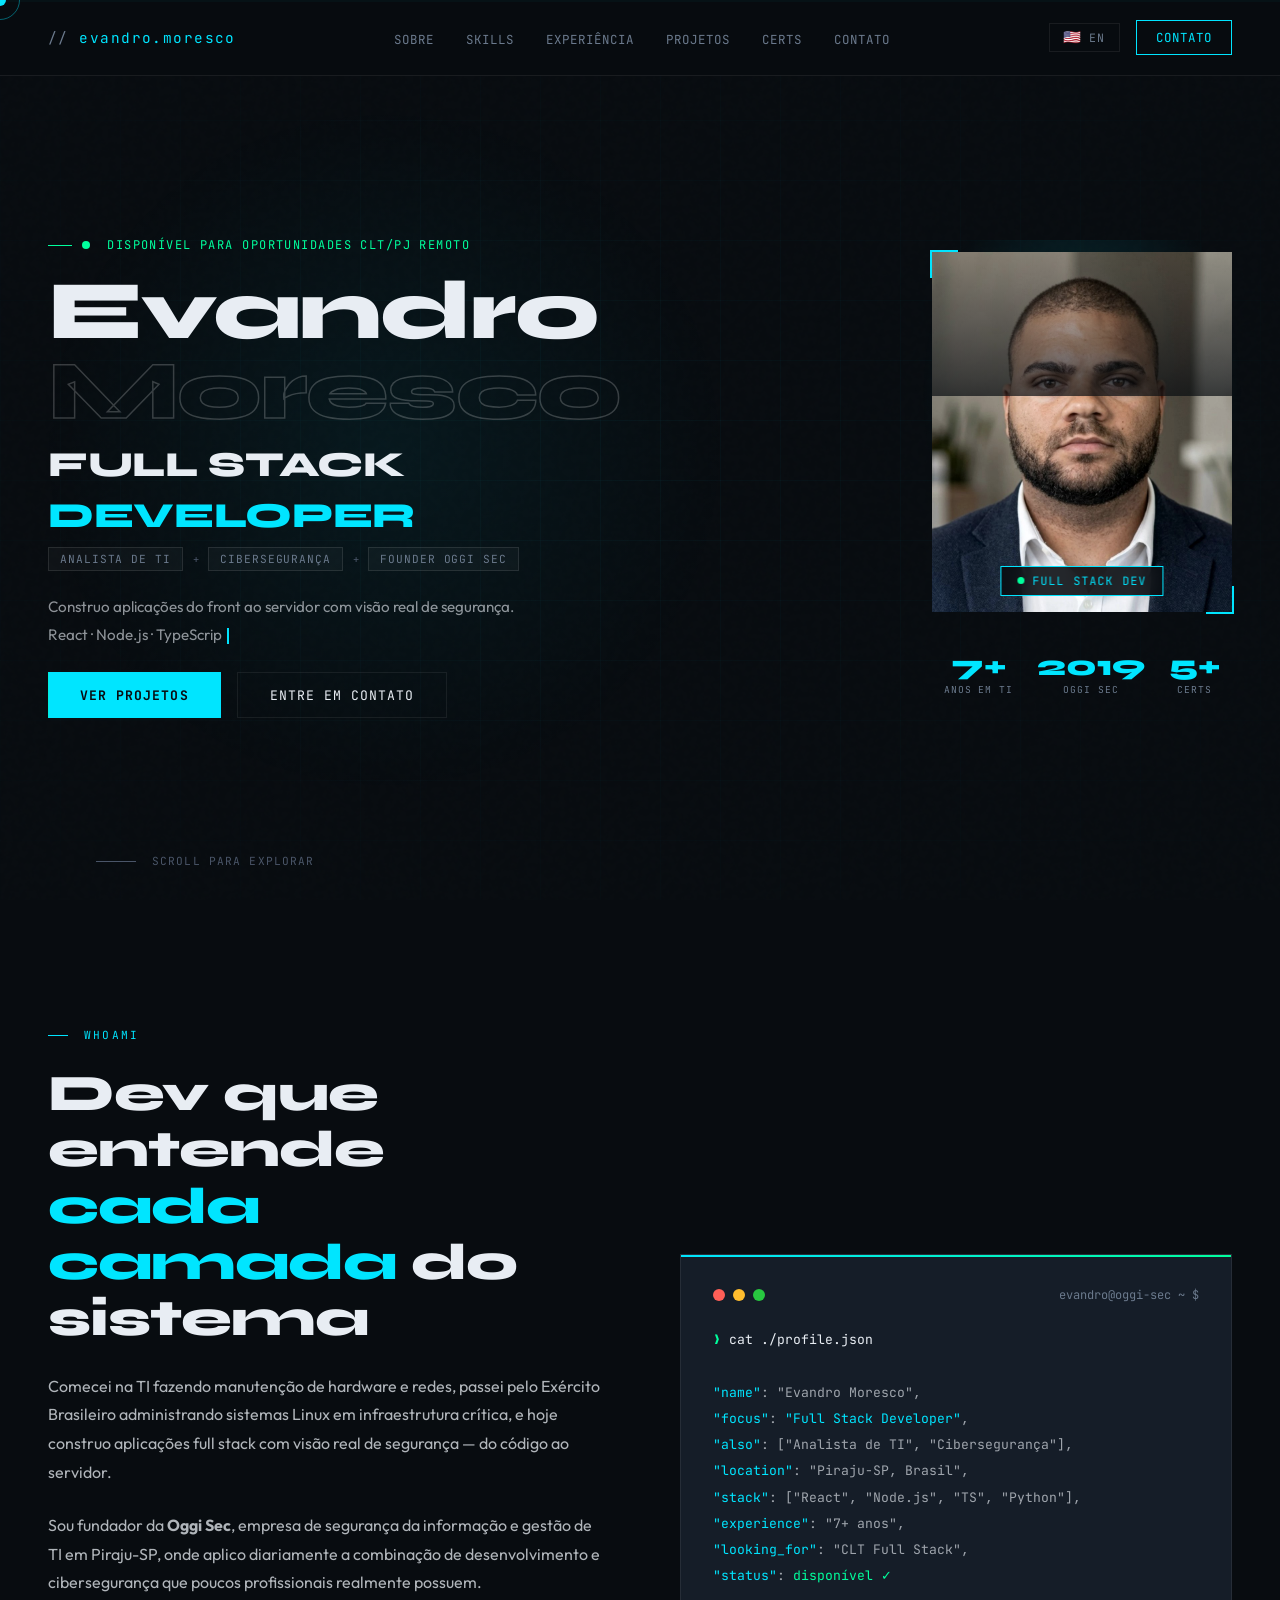
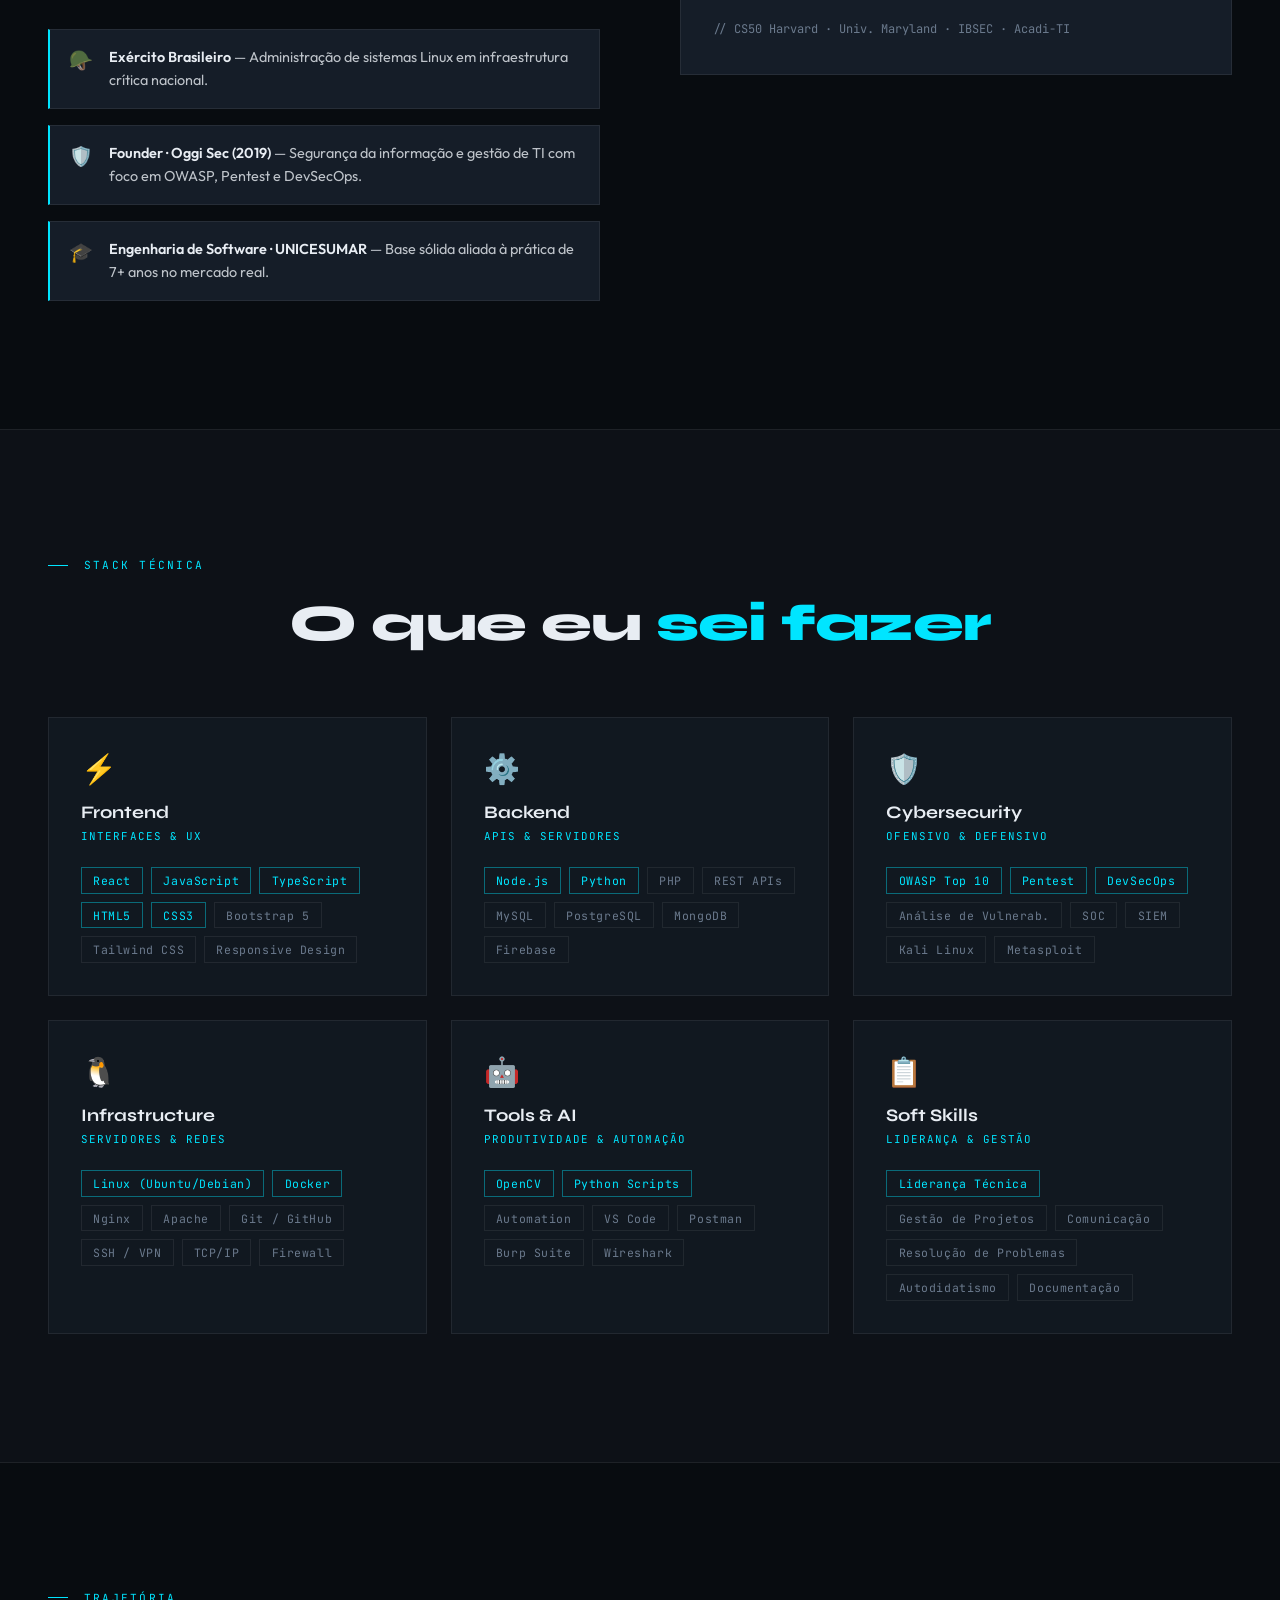
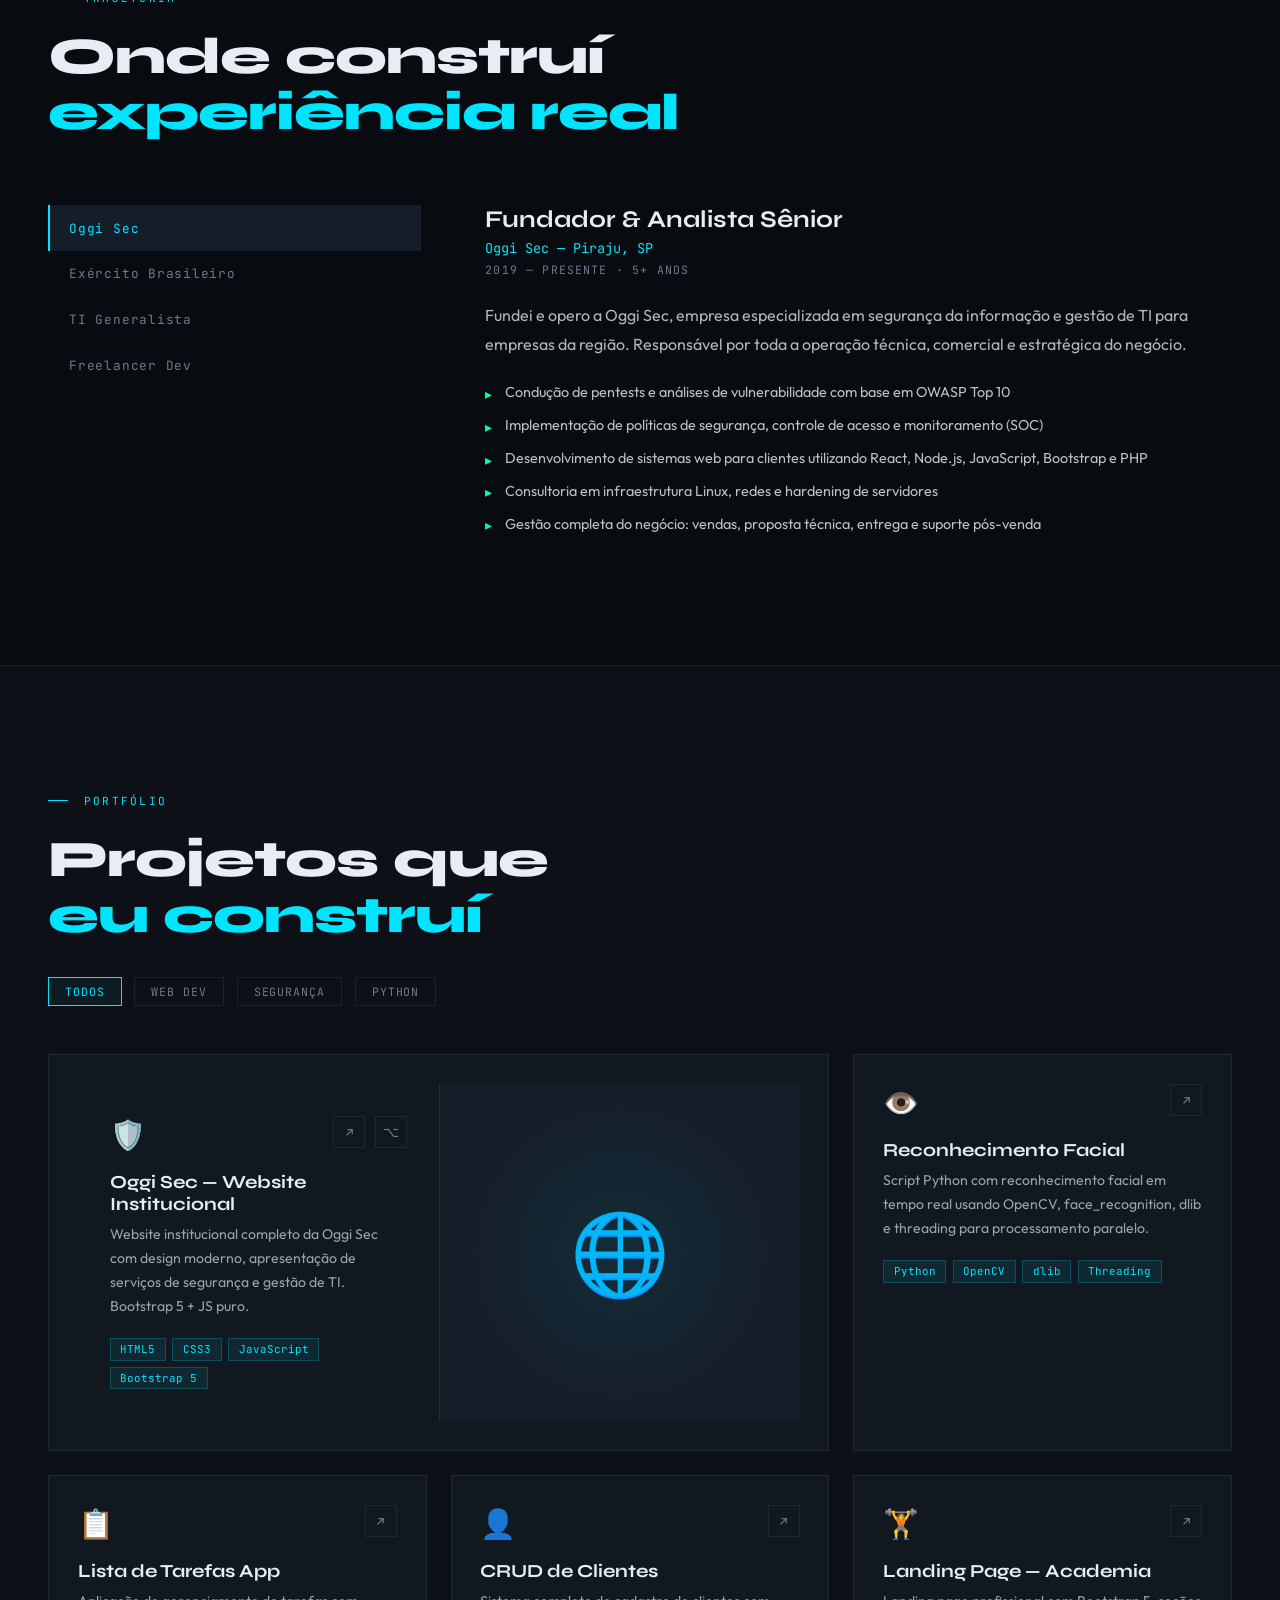
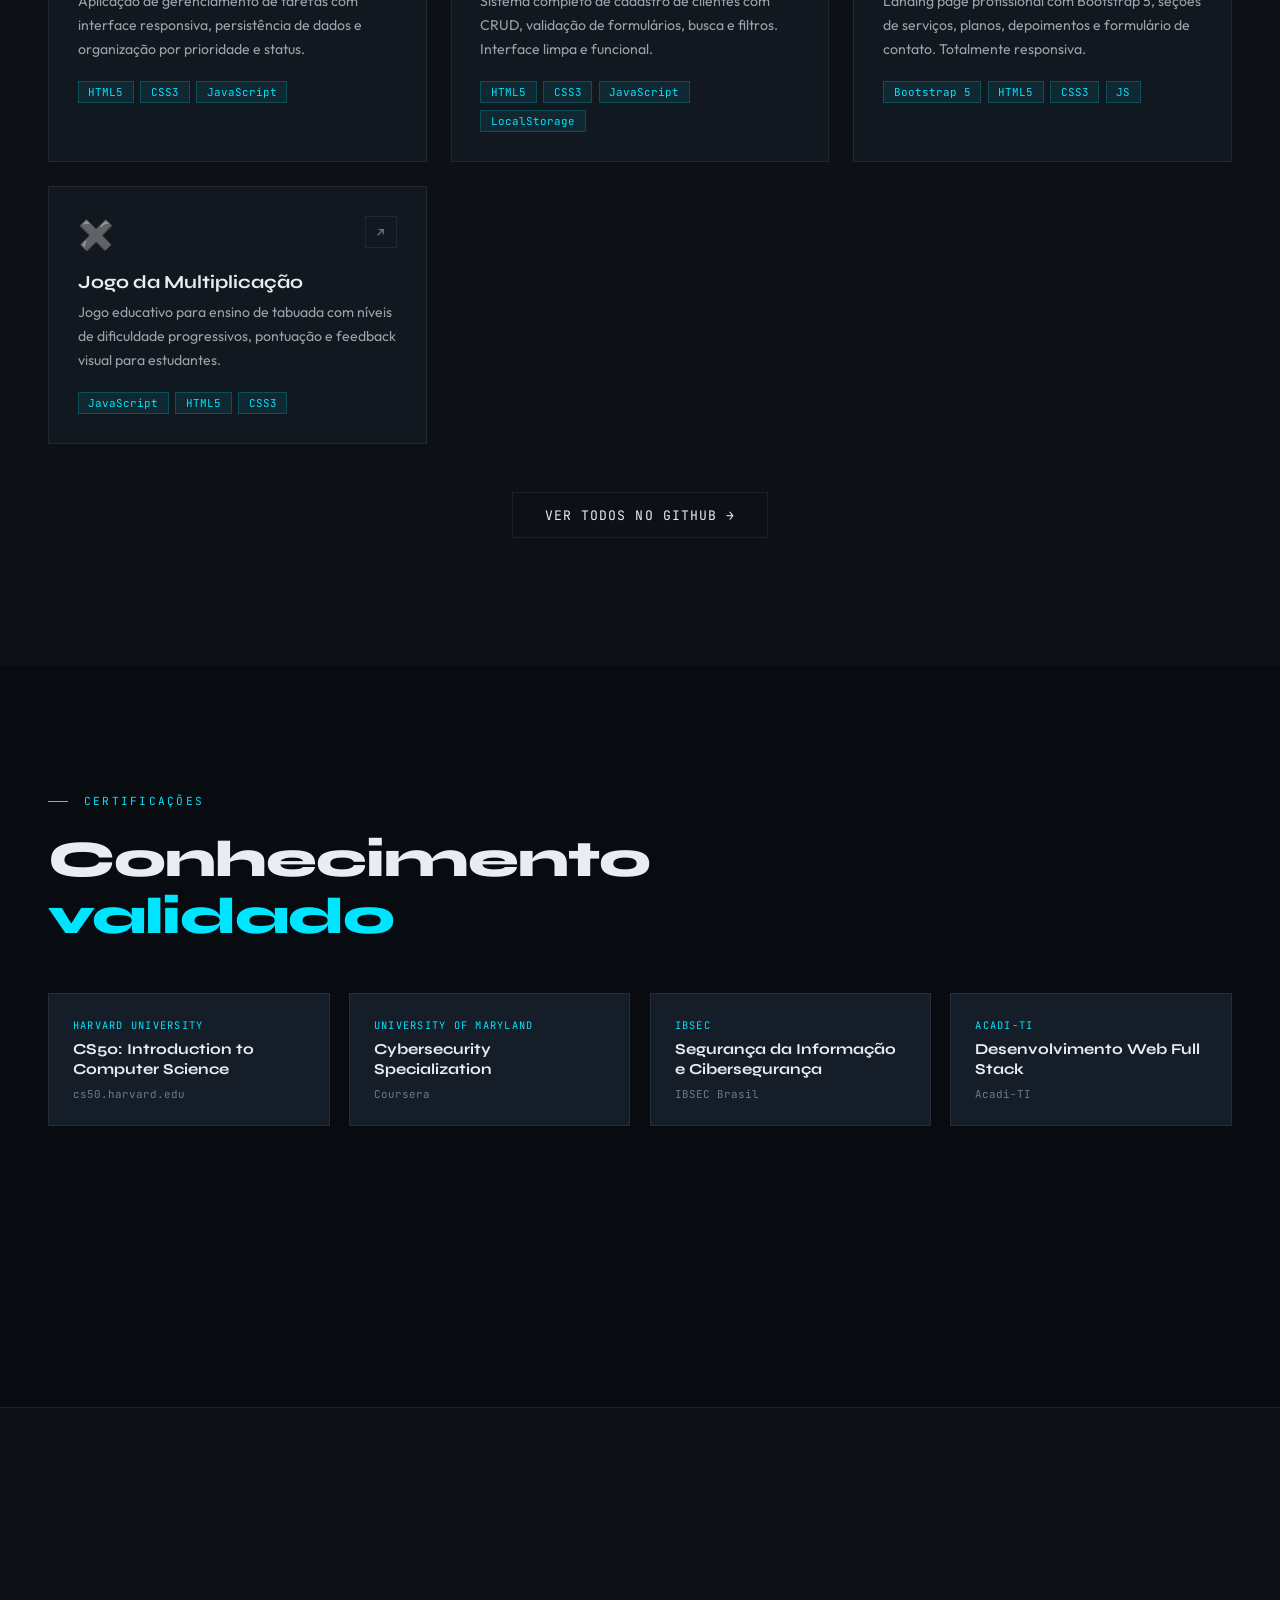
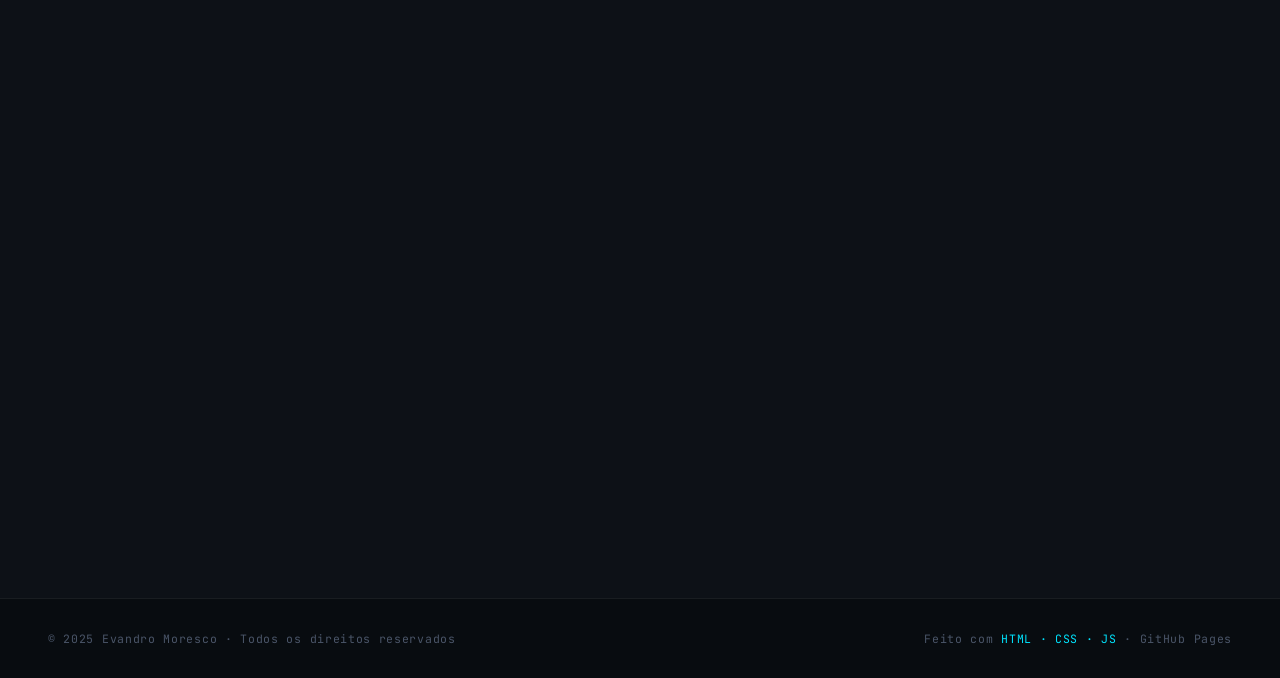
==== commit cad50530: "Update index.html" ====
--- a/index.html
+++ b/index.html
@@ -387,7 +387,7 @@
         <div class="project-top">
           <div class="project-icon">👁️</div>
           <div class="project-links">
-            <a href="https://github.com/EvandroMoresco" target="_blank" class="project-link">↗</a>
+            <a href="https://github.com/mor3sco/reconhecimento-facial" target="_blank" class="project-link">↗</a>
           </div>
         </div>
         <div class="project-title" data-i18n="proj.1.title">Reconhecimento Facial</div>
@@ -404,7 +404,7 @@
         <div class="project-top">
           <div class="project-icon">📋</div>
           <div class="project-links">
-            <a href="https://github.com/EvandroMoresco" target="_blank" class="project-link">↗</a>
+            <a href="https://github.com/mor3sco/lista-de-tarefas" target="_blank" class="project-link">↗</a>
           </div>
         </div>
         <div class="project-title" data-i18n="proj.2.title">Lista de Tarefas App</div>
@@ -420,7 +420,7 @@
         <div class="project-top">
           <div class="project-icon">👤</div>
           <div class="project-links">
-            <a href="https://github.com/EvandroMoresco" target="_blank" class="project-link">↗</a>
+            <a href="https://github.com/mor3sco/cadastro-clientes" target="_blank" class="project-link">↗</a>
           </div>
         </div>
         <div class="project-title" data-i18n="proj.3.title">CRUD de Clientes</div>
@@ -437,7 +437,7 @@
         <div class="project-top">
           <div class="project-icon">🏋️</div>
           <div class="project-links">
-            <a href="https://github.com/EvandroMoresco" target="_blank" class="project-link">↗</a>
+            <a href="https://github.com/mor3sco/academia" target="_blank" class="project-link">↗</a>
           </div>
         </div>
         <div class="project-title" data-i18n="proj.4.title">Landing Page — Academia</div>
@@ -454,7 +454,7 @@
         <div class="project-top">
           <div class="project-icon">✖️</div>
           <div class="project-links">
-            <a href="https://github.com/EvandroMoresco" target="_blank" class="project-link">↗</a>
+            <a href="https://github.com/mor3sco/calculadora-rachacuca" target="_blank" class="project-link">↗</a>
           </div>
         </div>
         <div class="project-title" data-i18n="proj.5.title">Jogo da Multiplicação</div>
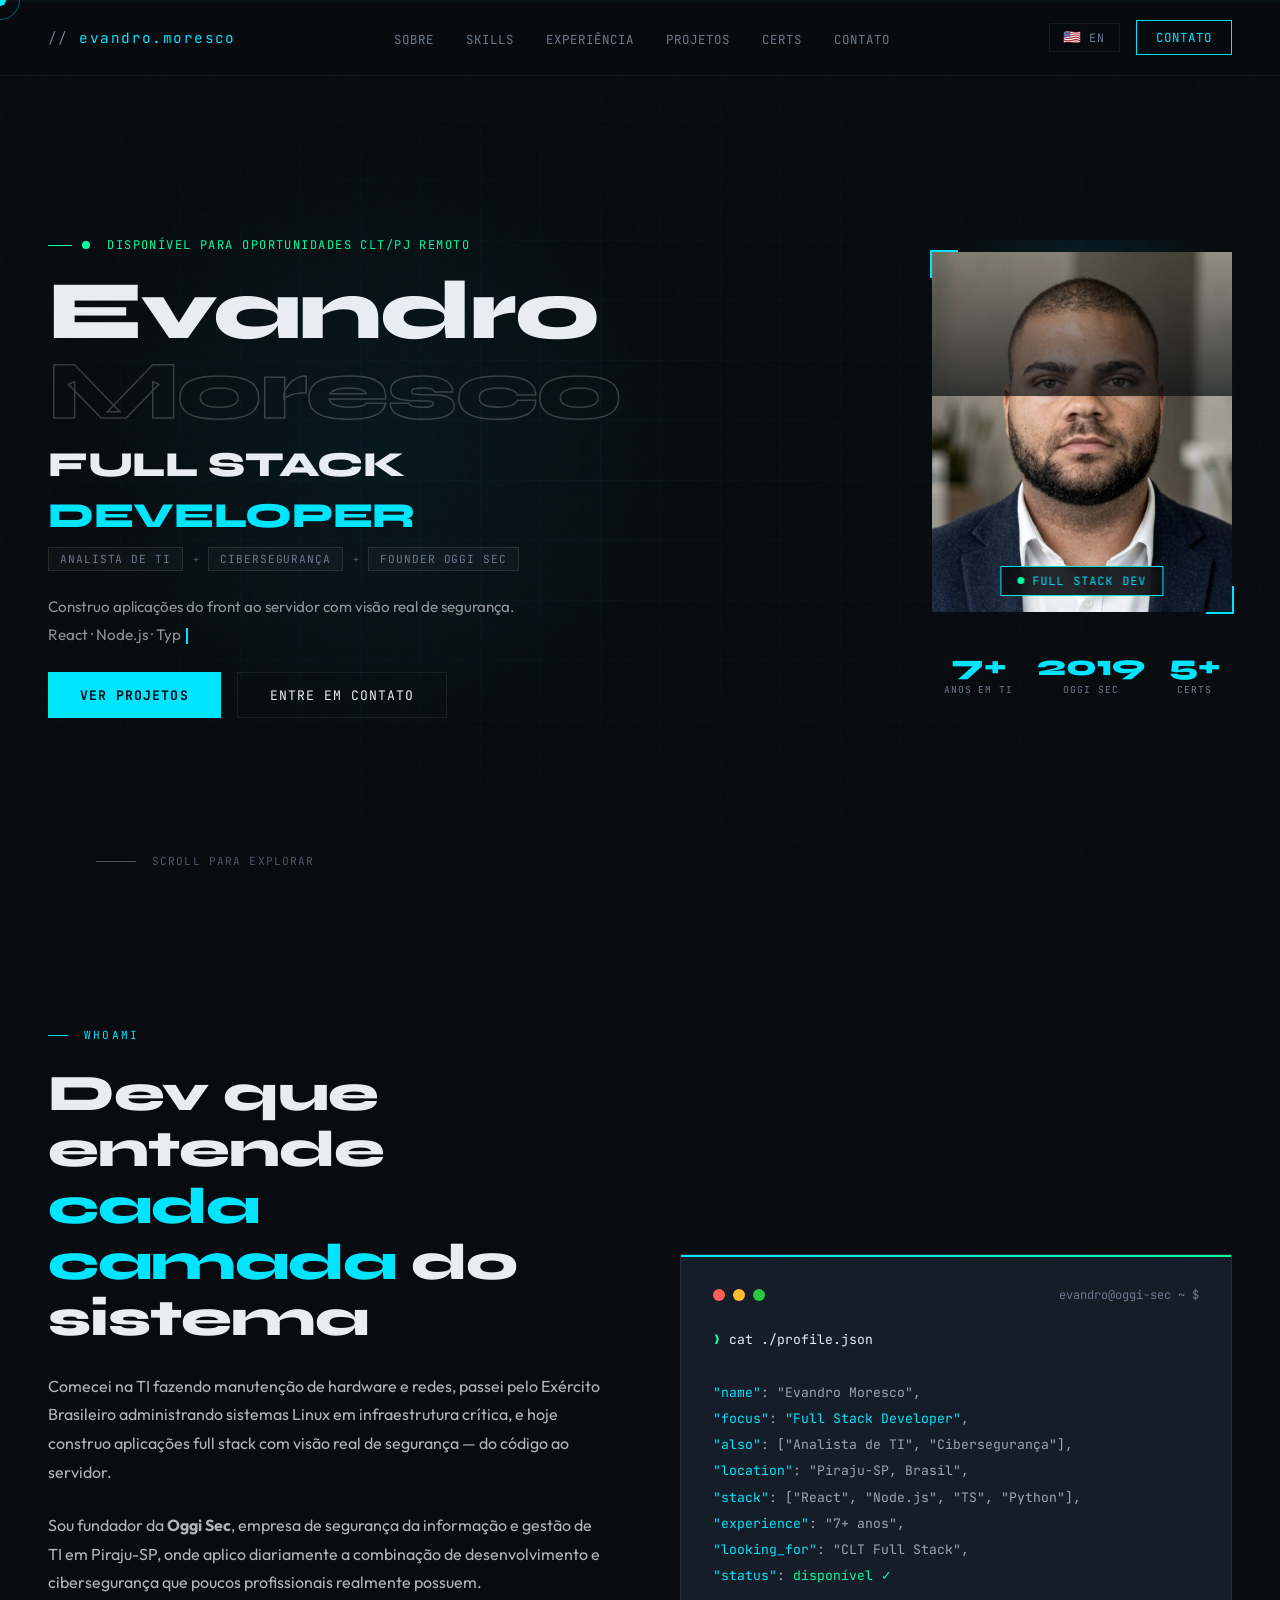
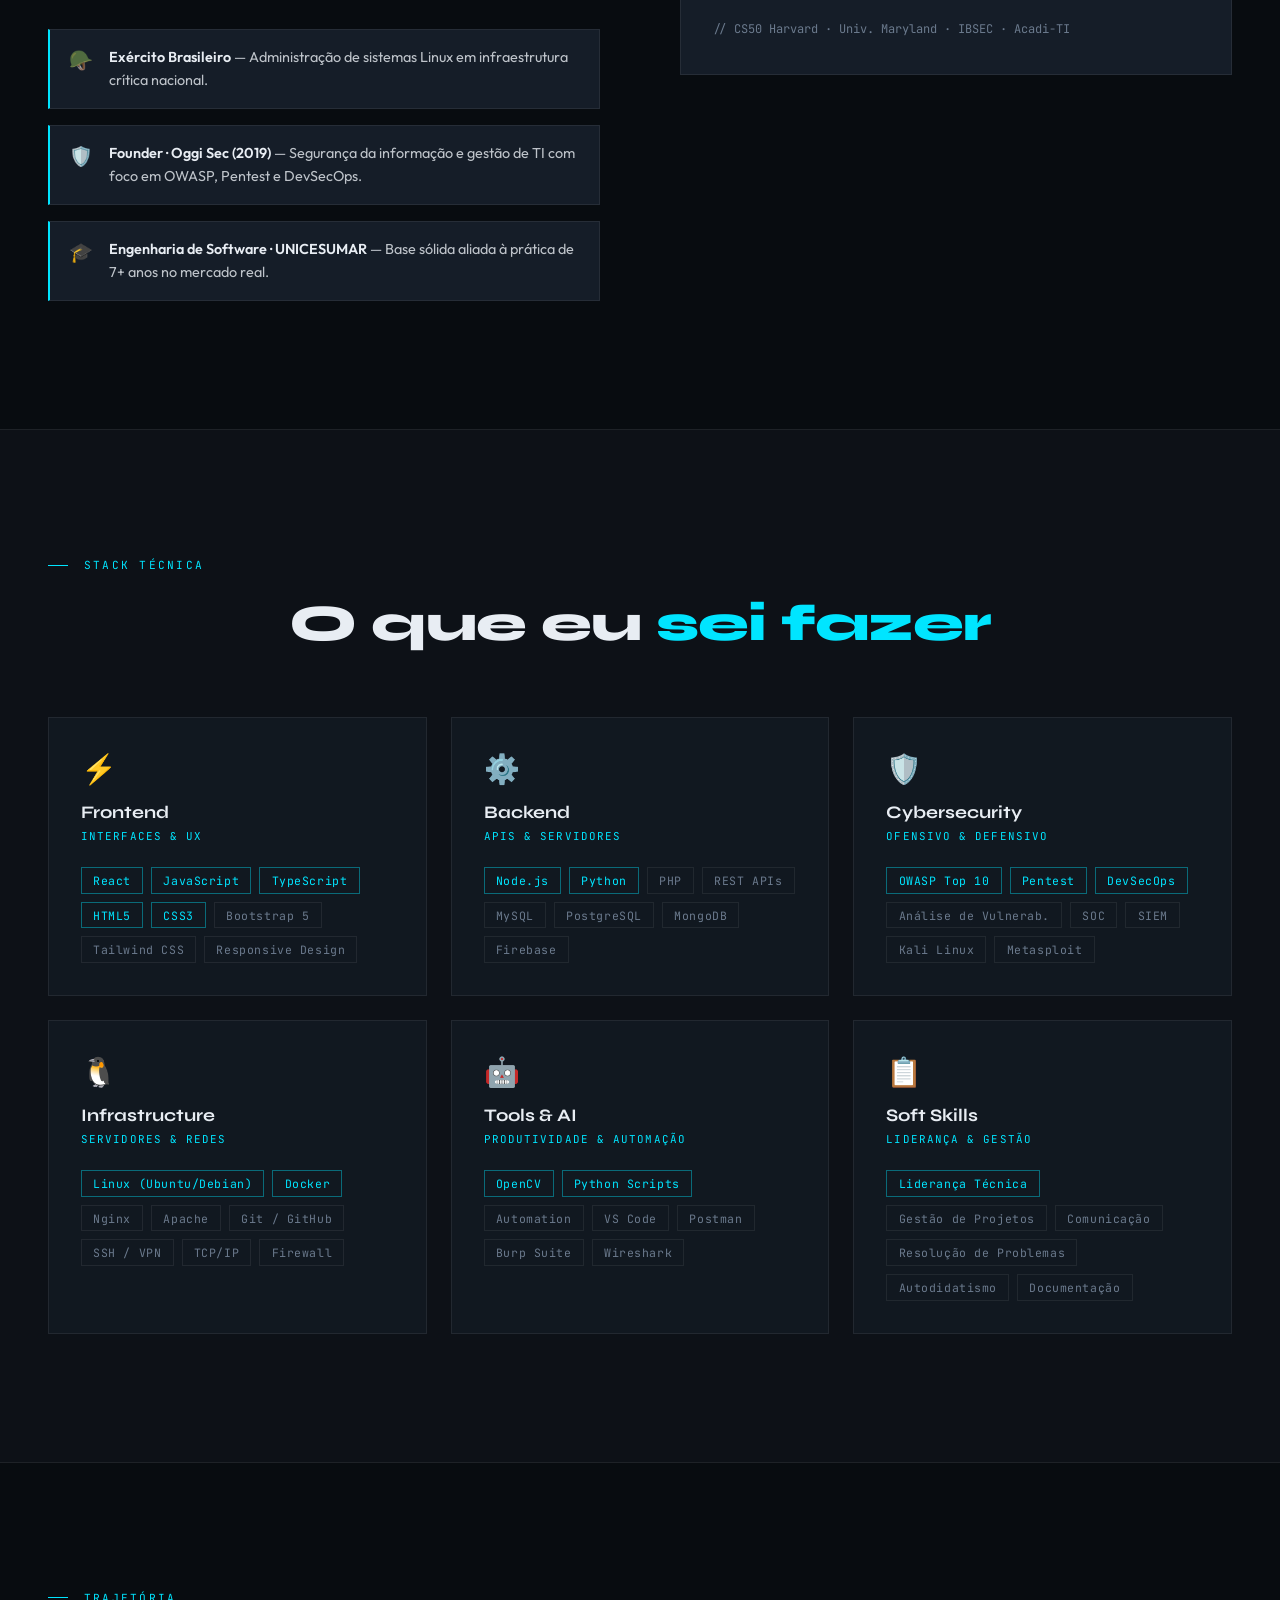
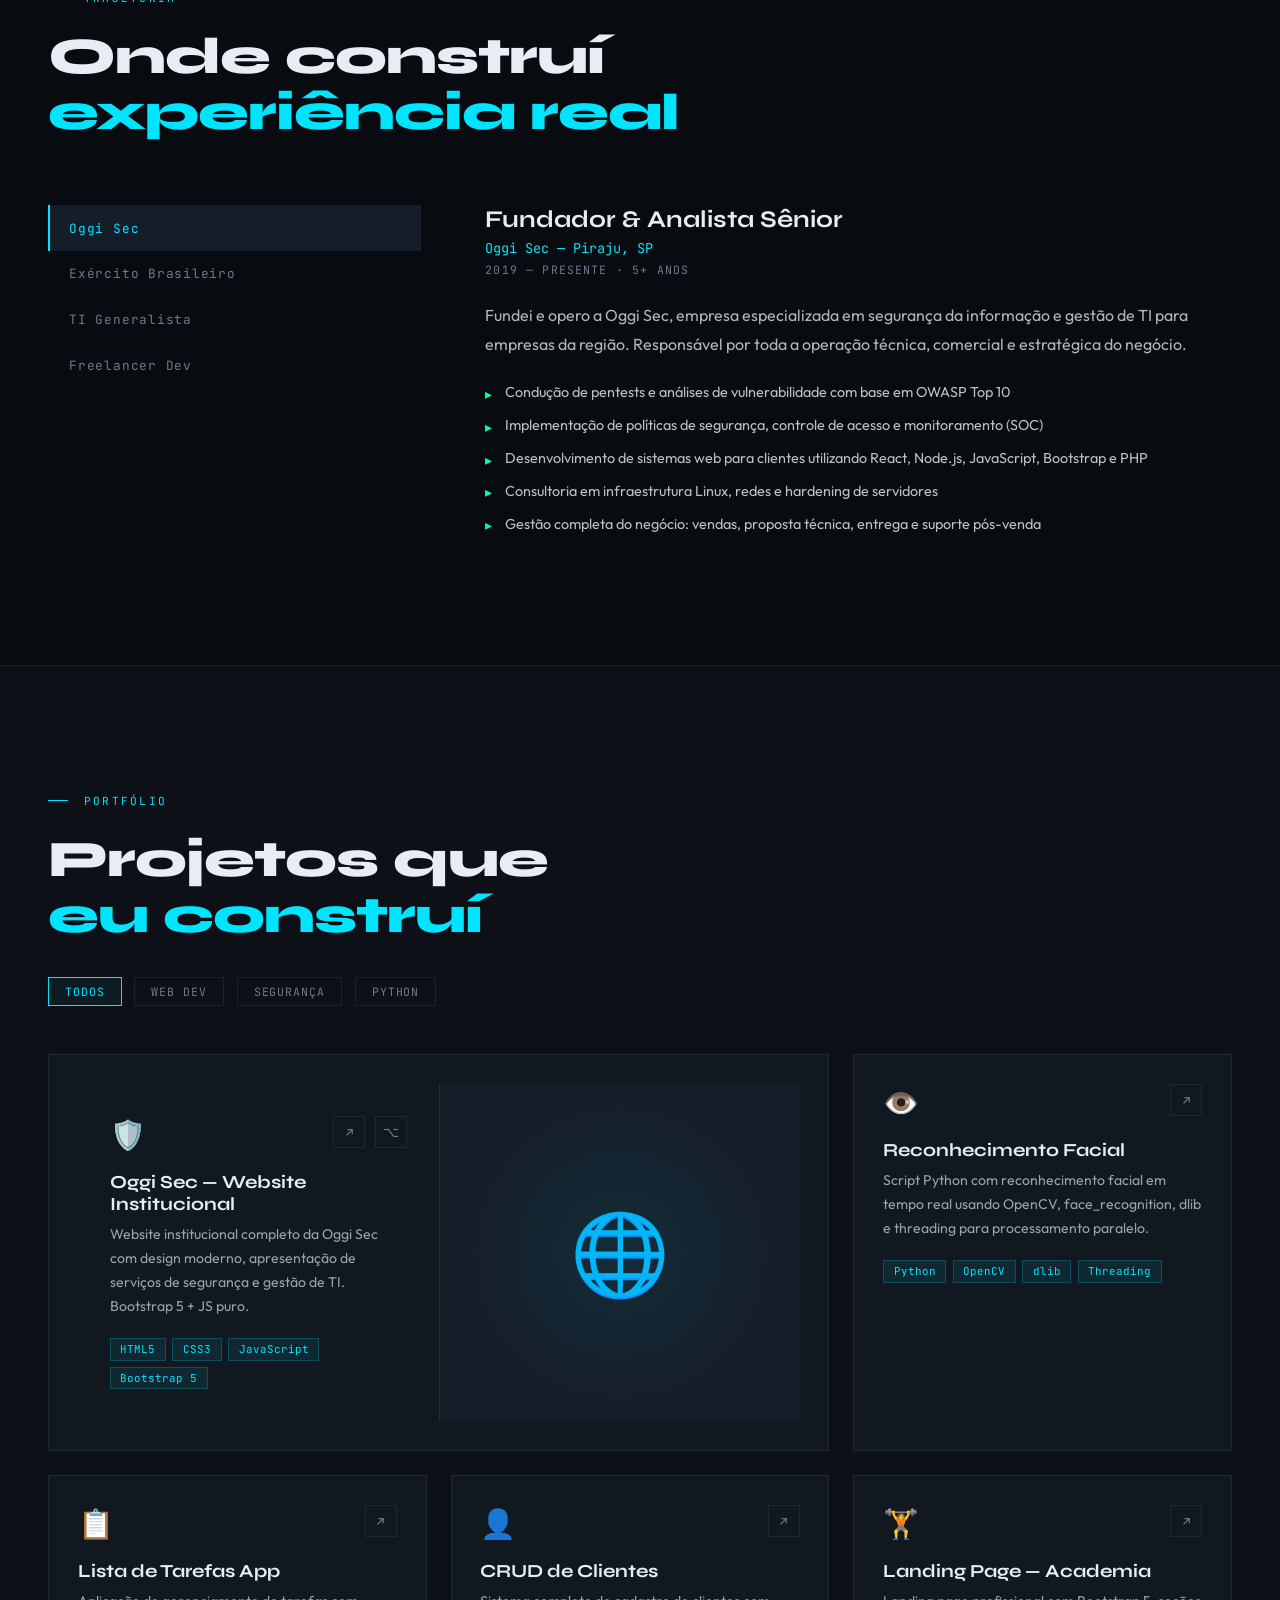
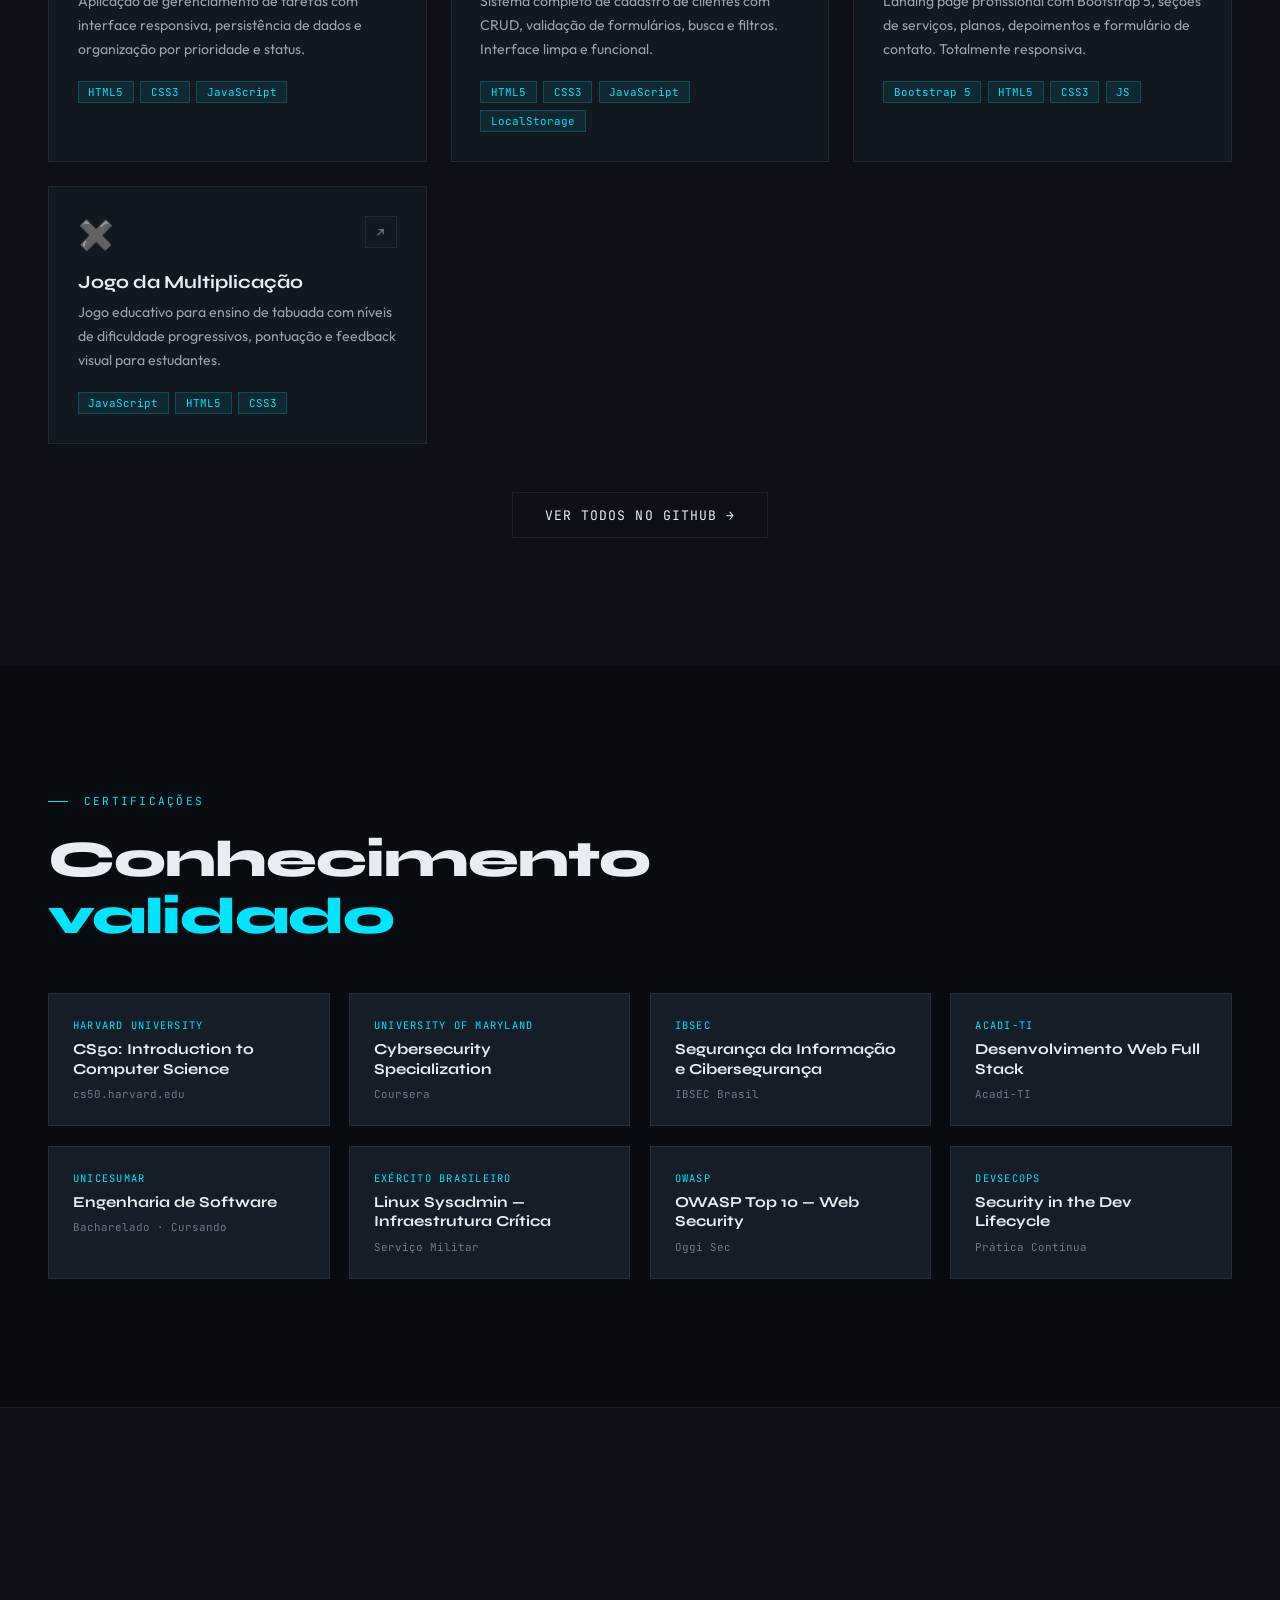
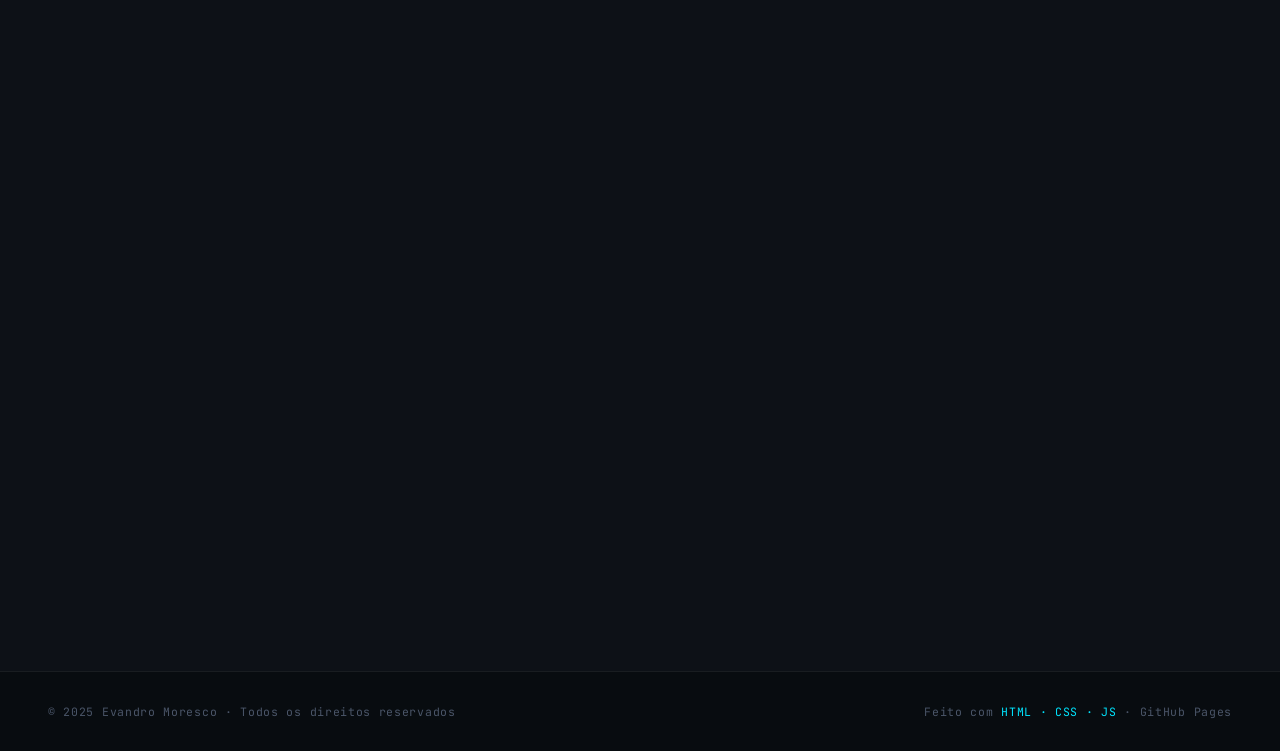
==== commit ceee0f98: "Update index.html" ====
--- a/index.html
+++ b/index.html
@@ -469,7 +469,7 @@
     </div>
 
     <div style="text-align:center;margin-top:3rem" class="reveal">
-      <a href="https://github.com/EvandroMoresco" target="_blank" class="btn-secondary" data-i18n="proj.github">
+      <a href="https://github.com/mor3sco" target="_blank" class="btn-secondary" data-i18n="proj.github">
         Ver todos no GitHub →
       </a>
     </div>
@@ -532,11 +532,11 @@
     <div class="section-label" style="justify-content:center" data-i18n="contact.label">contato</div>
     <h2 class="contact-title" data-i18n-html="contact.title">Vamos <em>trabalhar</em><br>juntos?</h2>
     <p class="contact-subtitle" data-i18n-html="contact.subtitle">
-      Estou em busca de uma oportunidade CLT como Desenvolvedor Full Stack.<br>
+      Estou em busca de uma oportunidade CLT/PJ remoto!<br>
       Se você procura alguém que combina desenvolvimento com visão real de segurança, vamos conversar.
     </p>
     <div class="contact-links">
-      <a href="https://github.com/EvandroMoresco" target="_blank" class="contact-link">
+      <a href="https://github.com/mor3sco" target="_blank" class="contact-link">
         <svg viewBox="0 0 24 24" fill="currentColor"><path d="M12 0C5.37 0 0 5.37 0 12c0 5.31 3.435 9.795 8.205 11.385.6.105.825-.255.825-.57 0-.285-.015-1.23-.015-2.235-3.015.555-3.795-.735-4.035-1.41-.135-.345-.72-1.41-1.23-1.695-.42-.225-1.02-.78-.015-.795.945-.015 1.62.87 1.845 1.23 1.08 1.815 2.805 1.305 3.495.99.105-.78.42-1.305.765-1.605-2.67-.3-5.46-1.335-5.46-5.925 0-1.305.465-2.385 1.23-3.225-.12-.3-.54-1.53.12-3.18 0 0 1.005-.315 3.3 1.23.96-.27 1.98-.405 3-.405s2.04.135 3 .405c2.295-1.56 3.3-1.23 3.3-1.23.66 1.65.24 2.88.12 3.18.765.84 1.23 1.905 1.23 3.225 0 4.605-2.805 5.625-5.475 5.925.435.375.81 1.095.81 2.22 0 1.605-.015 2.895-.015 3.3 0 .315.225.69.825.57A12.02 12.02 0 0024 12c0-6.63-5.37-12-12-12z"/></svg>
         GitHub
       </a>
@@ -548,6 +548,11 @@
         <svg viewBox="0 0 24 24" fill="none" stroke="currentColor" stroke-width="2"><circle cx="12" cy="12" r="10"/><line x1="2" y1="12" x2="22" y2="12"/><path d="M12 2a15.3 15.3 0 014 10 15.3 15.3 0 01-4 10 15.3 15.3 0 01-4-10 15.3 15.3 0 014-10z"/></svg>
         oggisec.com
       </a>
+      <a href="https://www.instagram.com/evandro_moresco/" class="contact-link">
+        <svg viewBox="0 0 24 24" fill="none" stroke="currentColor" stroke-width="2"><rect x="2" y="2" width="20" height="20" rx="5" ry="5"></rect><path d="M16 12a4 4 0 1 1-8 0 4 4 0 0 1 8 0z"></path><line x1="17.5" y1="6.5" x2="17.51" y2="6.5"></line>
+    </svg>
+        Instagram
+      </a>
       <a href="mailto:contato@oggisec.com" class="contact-link">
         <svg viewBox="0 0 24 24" fill="none" stroke="currentColor" stroke-width="2"><path d="M4 4h16c1.1 0 2 .9 2 2v12c0 1.1-.9 2-2 2H4c-1.1 0-2-.9-2-2V6c0-1.1.9-2 2-2z"/><polyline points="22,6 12,13 2,6"/></svg>
         E-mail
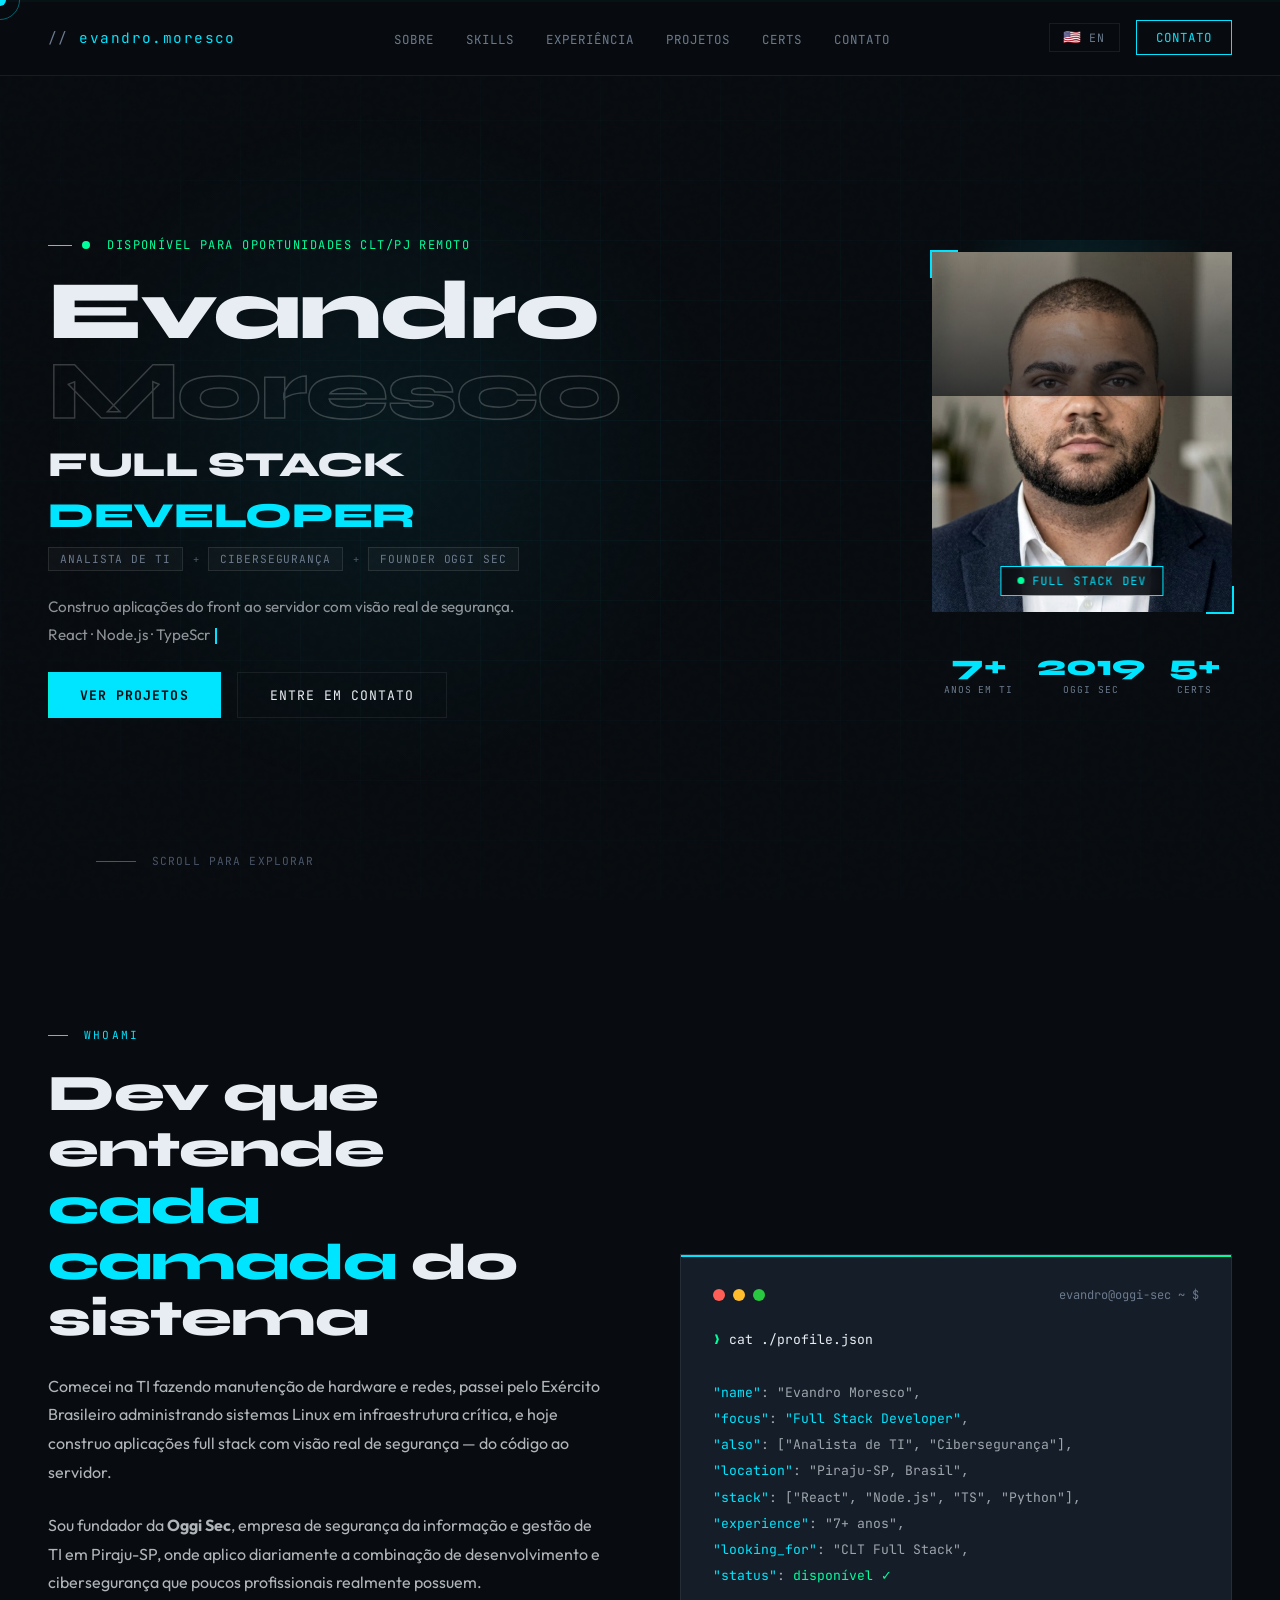
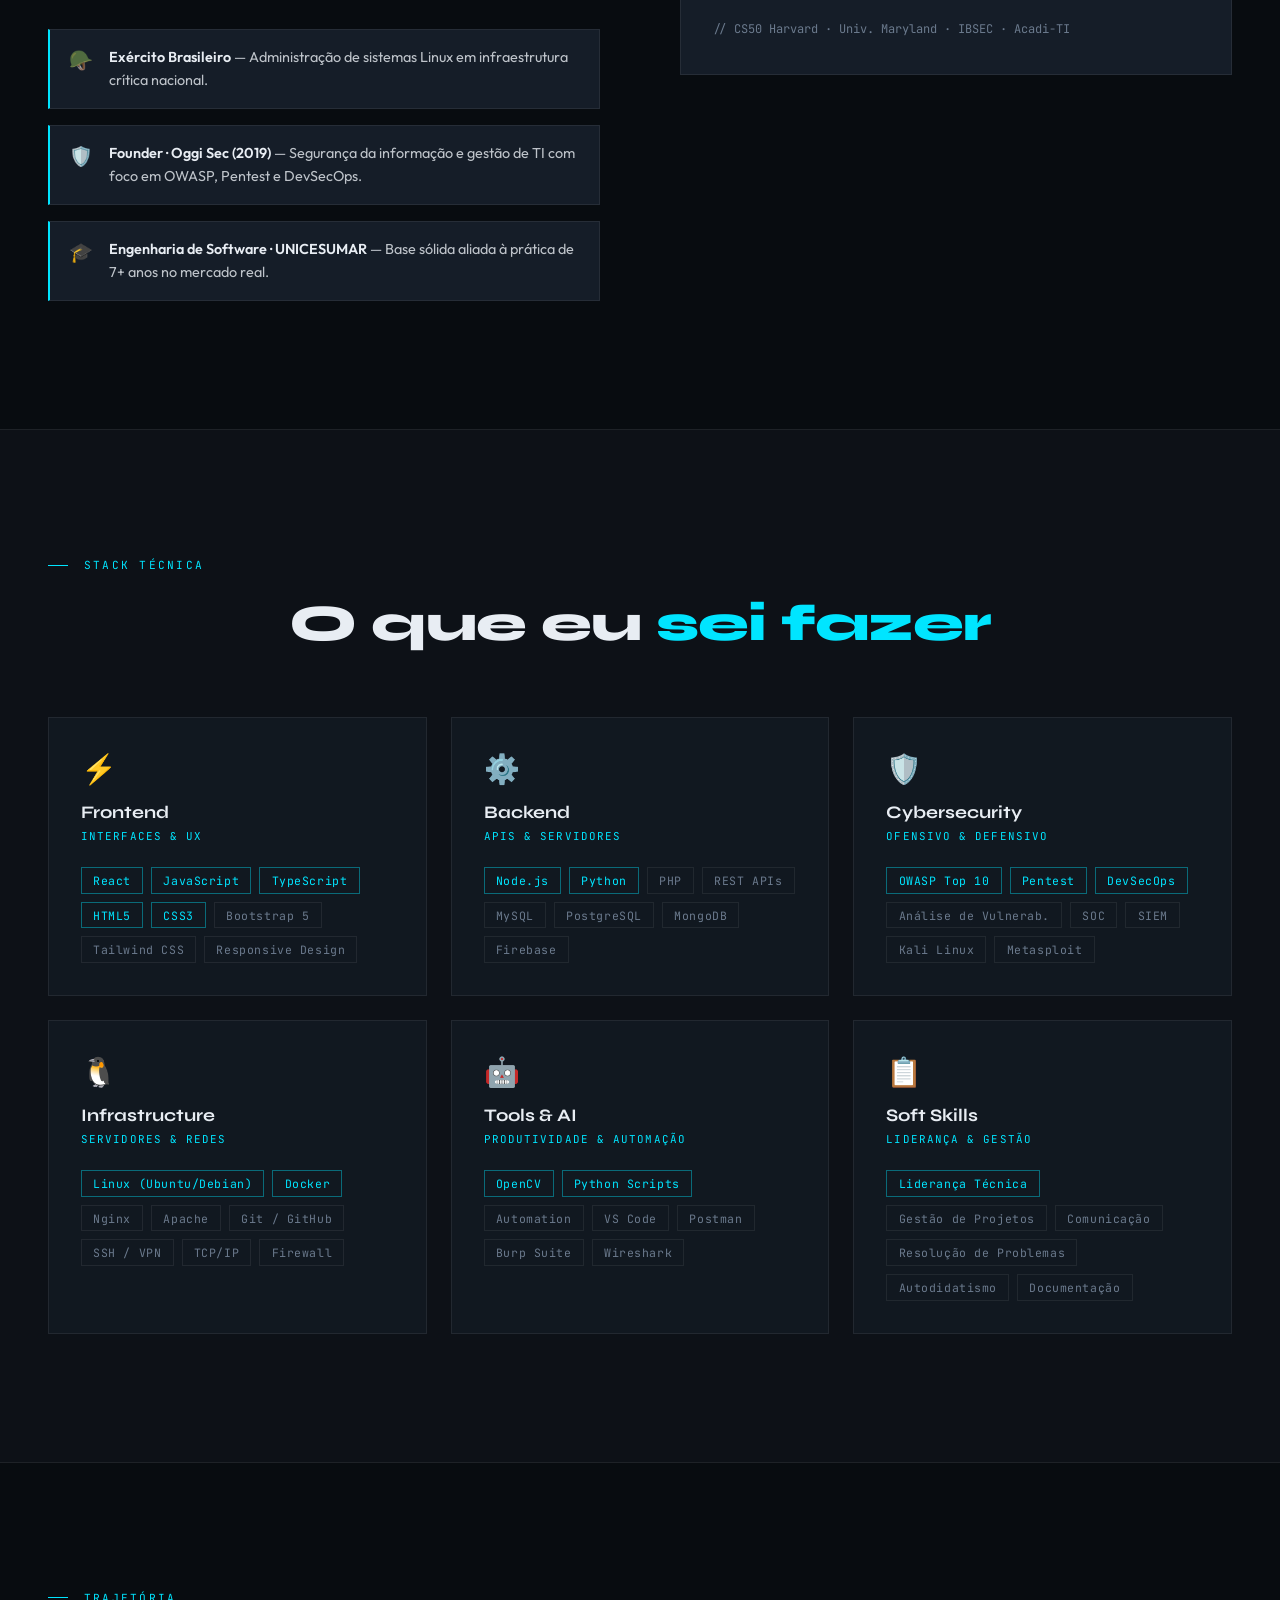
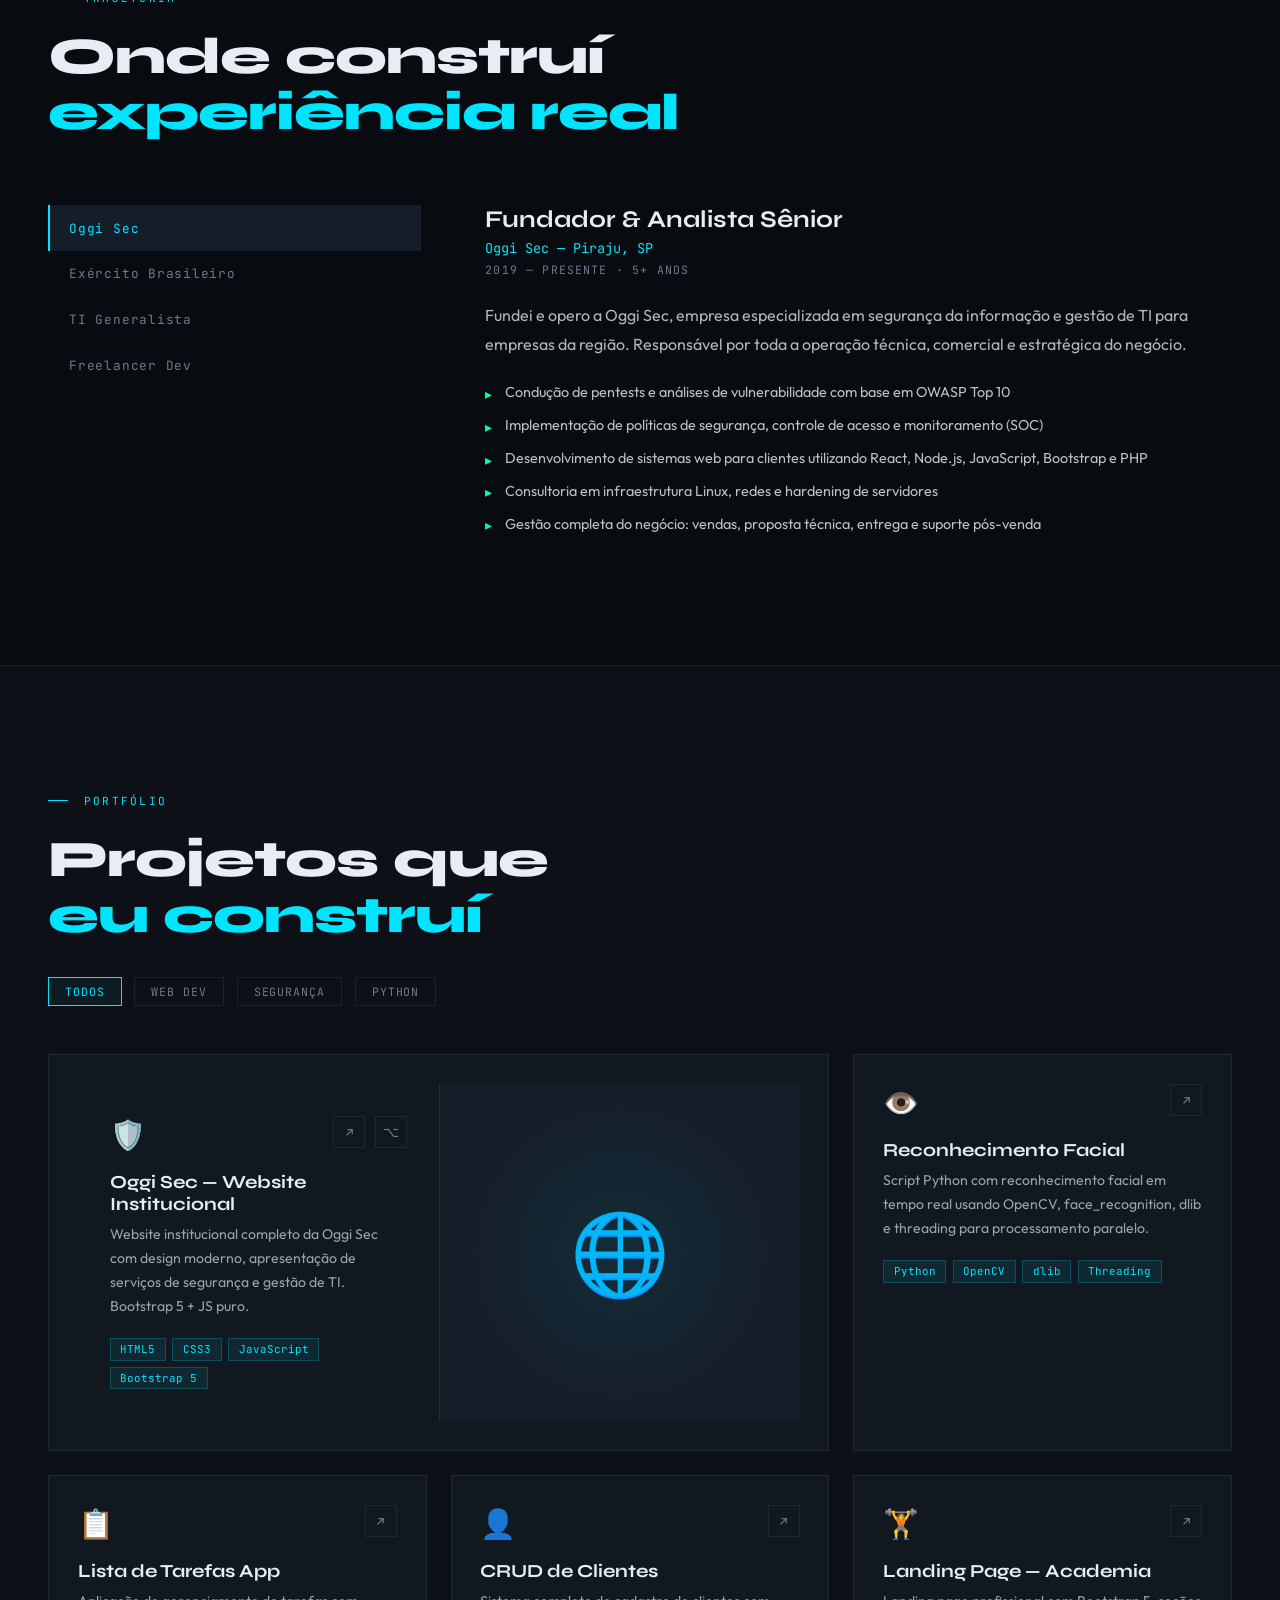
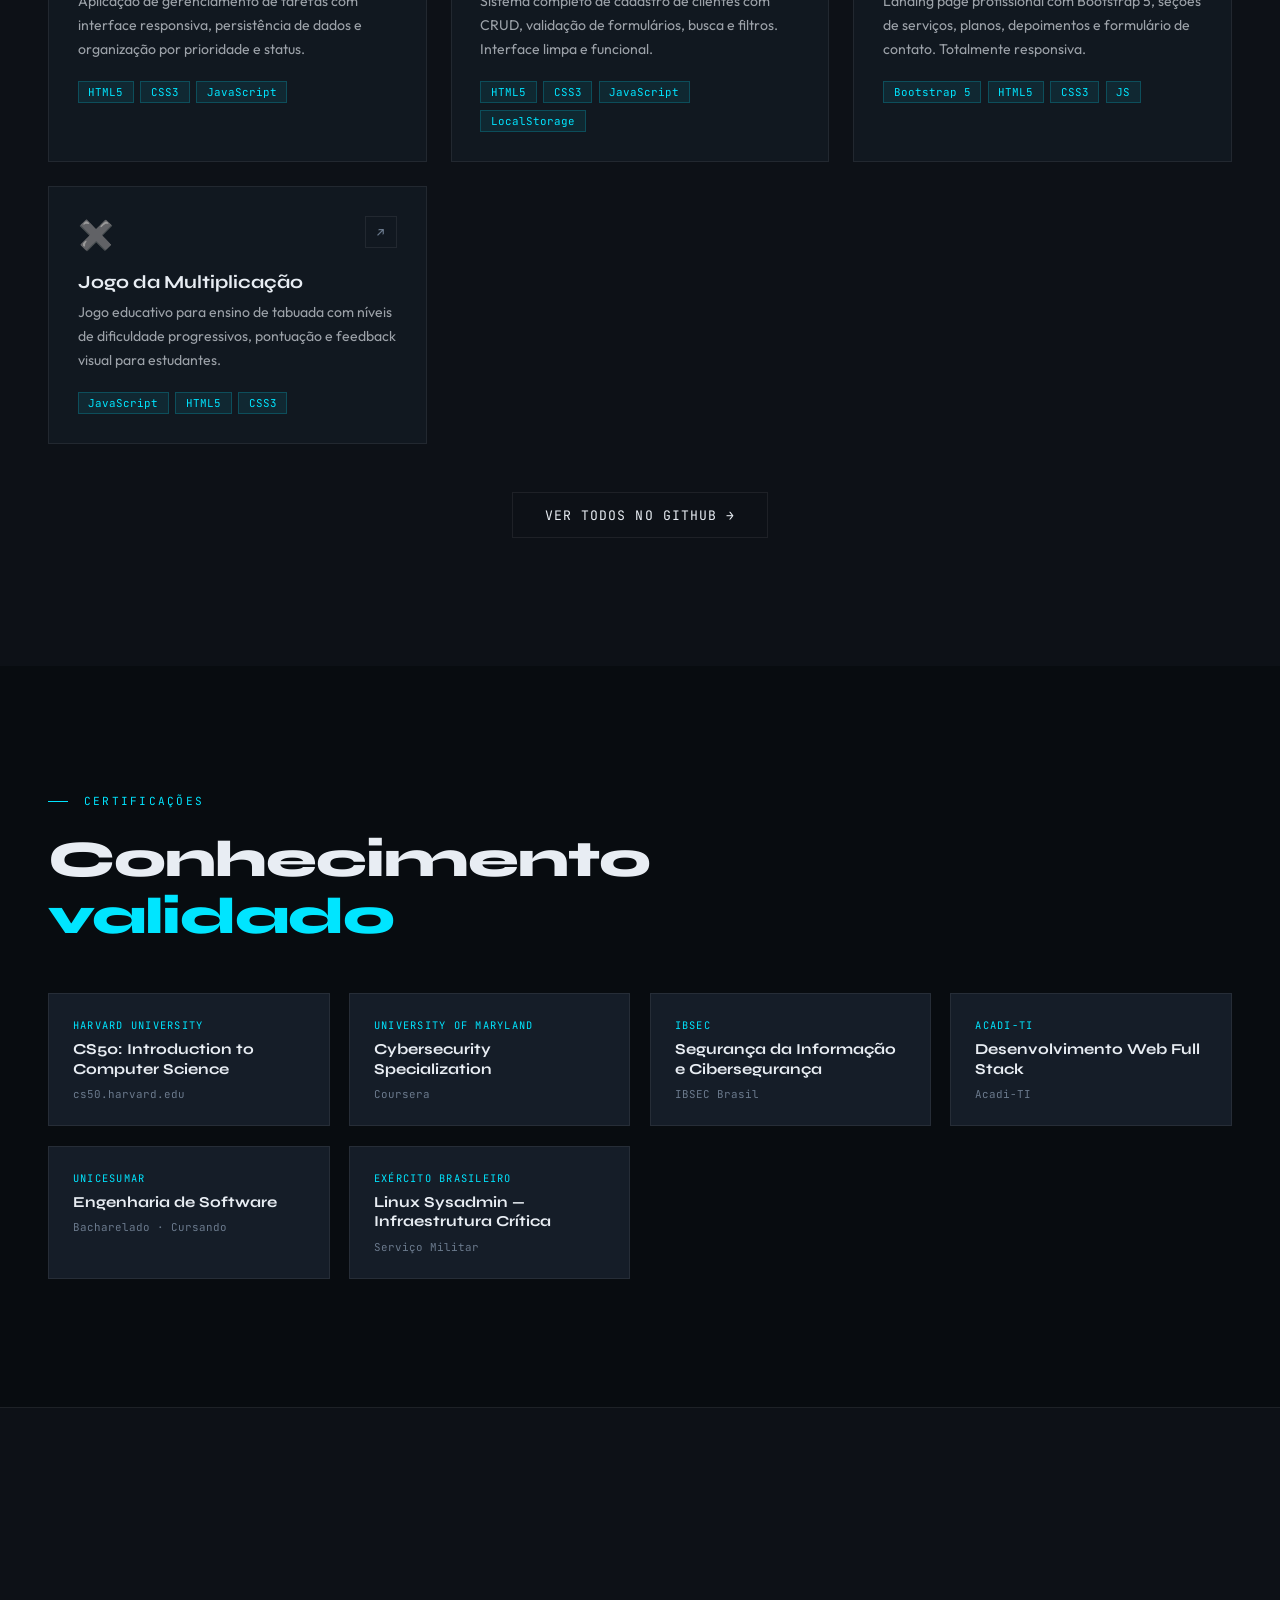
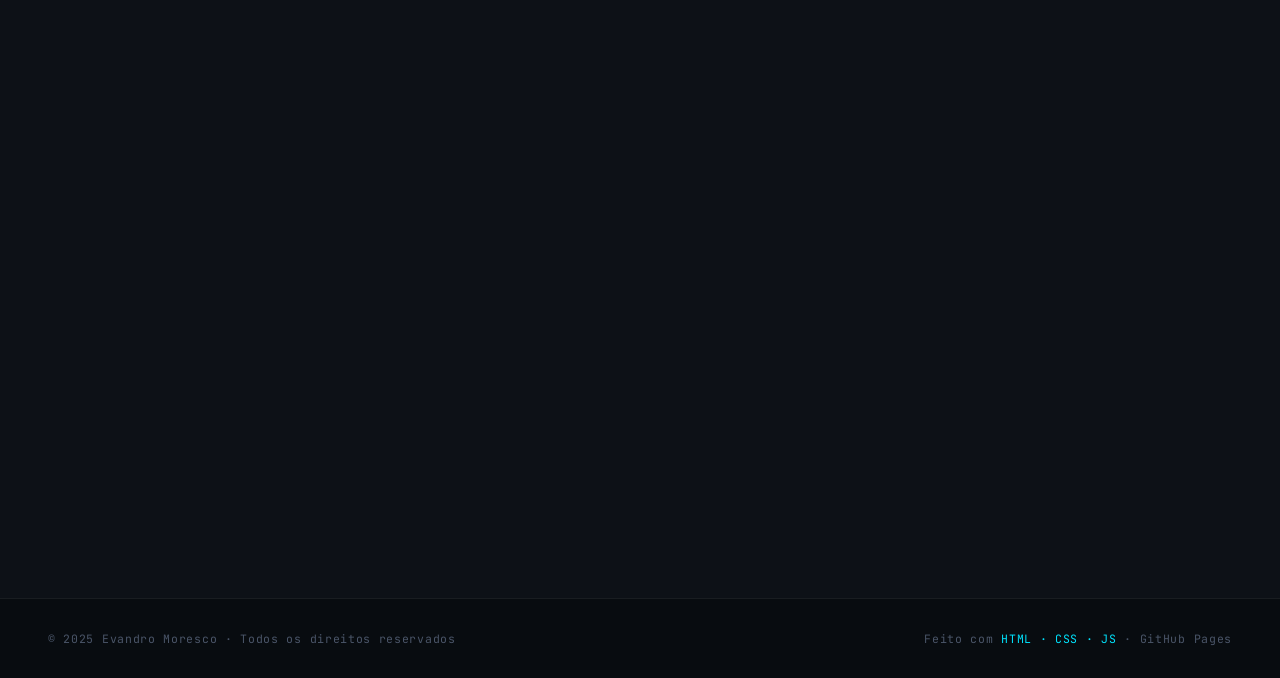
==== commit 1a392c06: "Update index.html" ====
--- a/index.html
+++ b/index.html
@@ -553,10 +553,6 @@
     </svg>
         Instagram
       </a>
-      <a href="mailto:contato@oggisec.com" class="contact-link">
-        <svg viewBox="0 0 24 24" fill="none" stroke="currentColor" stroke-width="2"><path d="M4 4h16c1.1 0 2 .9 2 2v12c0 1.1-.9 2-2 2H4c-1.1 0-2-.9-2-2V6c0-1.1.9-2 2-2z"/><polyline points="22,6 12,13 2,6"/></svg>
-        E-mail
-      </a>
     </div>
     <p style="font-family:var(--font-mono);font-size:0.75rem;color:var(--muted);letter-spacing:0.08em;">
       <span data-i18n="contact.or">Ou me chame diretamente em →</span>
@@ -568,7 +564,7 @@
 <!-- FOOTER -->
 <footer>
   <div class="footer-copy"  data-i18n="footer.copy">© 2025 Evandro Moresco · Todos os direitos reservados</div>
-  <div class="footer-built" data-i18n-html="footer.built">Feito com <span>HTML · CSS · JS</span> · GitHub Pages</div>
+  <div class="footer-built" data-i18n-html="footer.built">GitHub Pages</div>
 </footer>
 
 <script src="js/i18n.js"></script>
